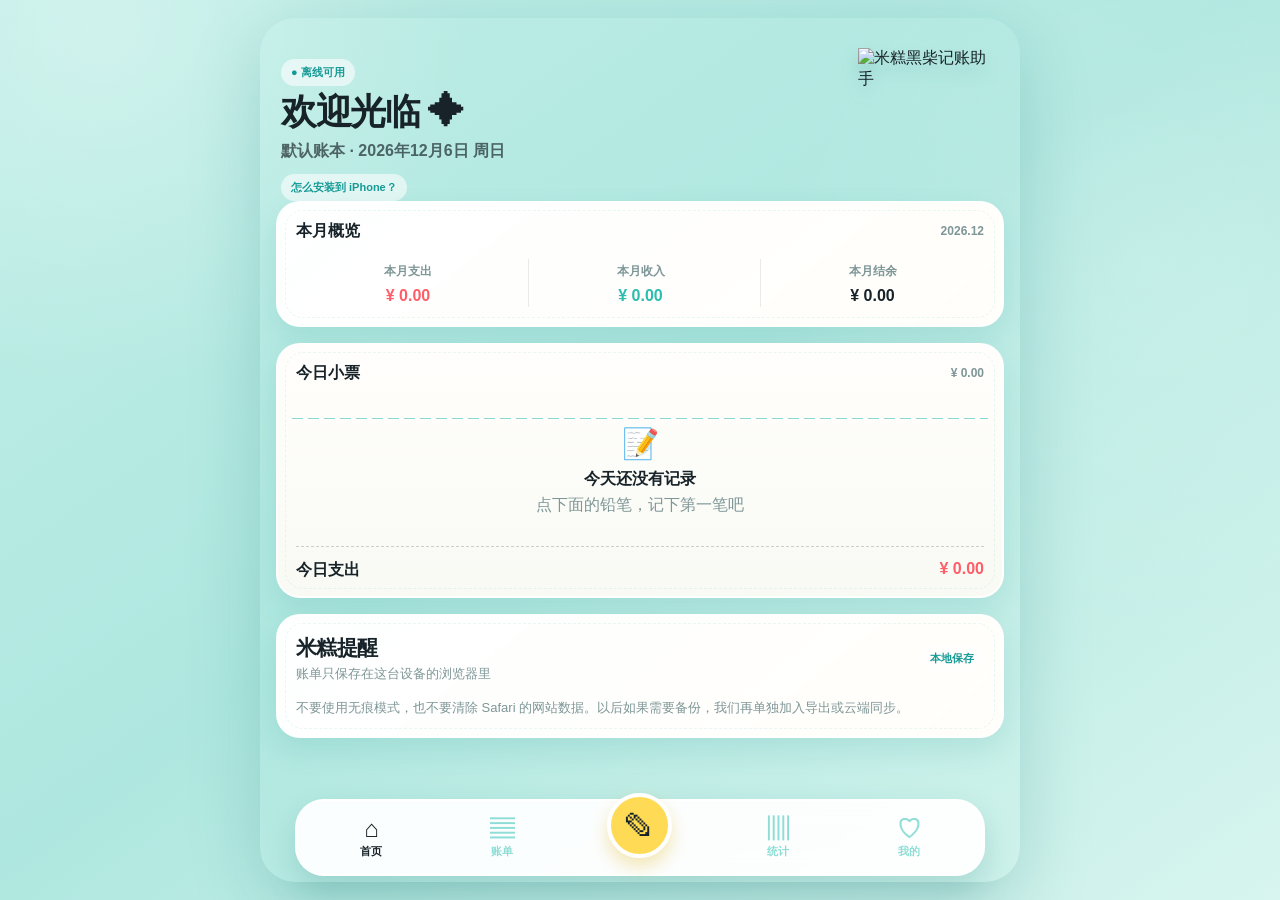
==== index.html @ 9c5d3f65 "Add files via upload" ====
<!doctype html>
<html lang="zh-CN">
<head>
  <meta charset="utf-8">
  <meta name="viewport" content="width=device-width, initial-scale=1, viewport-fit=cover">
  <meta name="theme-color" content="#2abdb0">
  <meta name="apple-mobile-web-app-capable" content="yes">
  <meta name="apple-mobile-web-app-status-bar-style" content="black-translucent">
  <meta name="apple-mobile-web-app-title" content="2607记账">
  <meta name="description" content="米糕陪你记录每一笔日常支出与收入">
  <link rel="manifest" href="./manifest.webmanifest">
  <link rel="apple-touch-icon" href="./assets/black-shiba-mascot.png">
  <link rel="stylesheet" href="./styles.css">
  <title>2607 记账</title>
</head>
<body>
  <div id="app-shell" class="app-shell">
    <main id="page" class="page-host" aria-live="polite"></main>
    <div id="modal-root"></div>

    <nav class="bottom-nav" aria-label="主导航">
      <button class="nav-item" data-tab="home" type="button">
        <span class="nav-icon">⌂</span><span>首页</span>
      </button>
      <button class="nav-item" data-tab="ledger" type="button">
        <span class="nav-icon">▤</span><span>账单</span>
      </button>
      <button class="nav-add" data-action="add" type="button" aria-label="记一笔">
        <span>✎</span>
      </button>
      <button class="nav-item" data-tab="statistics" type="button">
        <span class="nav-icon">▥</span><span>统计</span>
      </button>
      <button class="nav-item" data-tab="settings" type="button">
        <span class="nav-icon">♡</span><span>我的</span>
      </button>
    </nav>

    <div id="toast" class="toast" role="status"></div>
  </div>
  <script src="./app.js" defer></script>
</body>
</html>
---- styles.css ----
:root {
  --mint: #2abdb0;
  --mint-deep: #159a96;
  --mint-light: #d8f5ef;
  --mint-wash: #c2efe8;
  --yellow: #ffdb55;
  --coral: #ff5d68;
  --ink: #172329;
  --muted: #7e9697;
  --paper: #fffefa;
  --line: rgba(23, 35, 41, .09);
  --shadow: 0 12px 28px rgba(22, 141, 137, .13);
  --radius: 24px;
  color-scheme: light;
}

* { box-sizing: border-box; }

html { min-height: 100%; background: var(--mint-wash); }

body {
  margin: 0;
  min-width: 320px;
  min-height: 100%;
  background:
    radial-gradient(circle at 8% 3%, rgba(255, 255, 255, .28), transparent 25%),
    radial-gradient(circle at 90% 30%, rgba(255, 255, 255, .18), transparent 30%),
    linear-gradient(145deg, #c0eee7 0%, #aee7df 48%, #d8f5ef 100%);
  color: var(--ink);
  font-family: -apple-system, BlinkMacSystemFont, "SF Pro Rounded", "PingFang SC", "Microsoft YaHei", sans-serif;
  -webkit-font-smoothing: antialiased;
}

button, input, select, textarea { font: inherit; }
button { -webkit-tap-highlight-color: transparent; }

.app-shell {
  width: min(100%, 760px);
  min-height: 100vh;
  margin: 0 auto;
  position: relative;
  padding-top: env(safe-area-inset-top);
}

.page-host {
  padding: 18px 16px calc(112px + env(safe-area-inset-bottom));
}

.page { animation: page-in .18s ease-out; }

@keyframes page-in {
  from { opacity: .6; transform: translateY(5px); }
  to { opacity: 1; transform: translateY(0); }
}

h1, h2, h3, p { margin: 0; }
h1 { font-size: clamp(27px, 7vw, 36px); letter-spacing: -.04em; line-height: 1.1; }
h2 { font-size: 21px; letter-spacing: -.025em; }
h3 { font-size: 16px; }

.eyebrow {
  color: var(--mint-deep);
  font-size: 12px;
  font-weight: 800;
  letter-spacing: .08em;
  text-transform: uppercase;
}

.subtle { color: var(--muted); font-size: 13px; }
.muted { color: var(--muted); }

.hero {
  display: flex;
  align-items: flex-start;
  justify-content: space-between;
  gap: 14px;
  min-height: 164px;
  padding: 12px 4px 0 5px;
}

.hero-copy { padding-top: 11px; }
.hero-copy h1 { margin: 6px 0 9px; }
.hero-copy p { color: rgba(23, 35, 41, .68); font-weight: 700; }

.offline-chip,
.small-chip {
  display: inline-flex;
  align-items: center;
  gap: 5px;
  border-radius: 999px;
  background: rgba(255, 255, 255, .58);
  color: var(--mint-deep);
  padding: 6px 10px;
  font-size: 11px;
  font-weight: 800;
}

.mascot {
  width: 142px;
  height: 142px;
  object-fit: contain;
  filter: drop-shadow(0 10px 8px rgba(24, 114, 113, .18));
}

.mascot.small { width: 82px; height: 82px; }

.paper-card {
  position: relative;
  margin-bottom: 16px;
  padding: 18px;
  border: 2px solid rgba(255, 255, 255, .82);
  border-radius: var(--radius);
  background: linear-gradient(142deg, rgba(255, 255, 255, .98), var(--paper));
  box-shadow: var(--shadow);
}

.paper-card::after {
  content: "";
  position: absolute;
  inset: 7px;
  pointer-events: none;
  border: 1px dashed rgba(42, 189, 176, .10);
  border-radius: 18px;
}

.paper-card > * { position: relative; z-index: 1; }

.section-heading,
.page-title-row,
.row-between,
.summary-heading,
.month-switcher,
.day-heading,
.record-row,
.modal-heading,
.settings-brand,
.form-label-row {
  display: flex;
  align-items: center;
  justify-content: space-between;
  gap: 12px;
}

.section-heading { margin-bottom: 14px; }
.section-heading .subtle { margin-top: 3px; }

.summary-heading { margin-bottom: 17px; }
.summary-heading strong { font-size: 16px; }
.summary-heading span { color: var(--muted); font-size: 12px; font-weight: 700; }

.summary-grid {
  display: grid;
  grid-template-columns: repeat(3, 1fr);
  gap: 8px;
}

.summary-item {
  min-width: 0;
  padding: 4px 4px 2px;
  text-align: center;
}

.summary-item + .summary-item { border-left: 1px solid var(--line); }
.summary-item span { display: block; color: var(--muted); font-size: 12px; font-weight: 700; }
.summary-item strong { display: block; margin-top: 7px; font-size: 16px; white-space: nowrap; }
.expense-text { color: var(--coral); }
.income-text { color: var(--mint); }
.transfer-text { color: var(--ink); }
.ink-text { color: var(--ink); }

.receipt-card {
  overflow: hidden;
  padding-bottom: 15px;
  background: linear-gradient(180deg, #fffefc, #f9faf4);
}

.receipt-card::before {
  content: "";
  position: absolute;
  left: 14px;
  right: 14px;
  top: 73px;
  height: 1px;
  background: repeating-linear-gradient(90deg, var(--mint), var(--mint) 11px, transparent 11px, transparent 16px);
  opacity: .55;
}

.receipt-total {
  display: flex;
  justify-content: space-between;
  gap: 12px;
  margin-top: 12px;
  padding-top: 13px;
  border-top: 1px dashed rgba(23, 35, 41, .2);
  font-weight: 800;
}

.empty-state {
  padding: 25px 12px 18px;
  color: var(--muted);
  text-align: center;
}

.empty-state .empty-mark { margin-bottom: 8px; font-size: 30px; }
.empty-state strong { display: block; margin-bottom: 5px; color: var(--ink); }

.record-list { display: grid; gap: 5px; }

.record-row {
  min-width: 0;
  padding: 9px 0;
  border-bottom: 1px solid rgba(23, 35, 41, .06);
}

.record-row:last-child { border-bottom: 0; }
.record-main { display: flex; align-items: center; min-width: 0; gap: 10px; }
.record-copy { min-width: 0; }
.record-copy strong,
.record-copy span { display: block; overflow: hidden; text-overflow: ellipsis; white-space: nowrap; }
.record-copy strong { font-size: 15px; }
.record-copy span { max-width: 175px; margin-top: 3px; color: var(--muted); font-size: 12px; }
.record-amount { flex: 0 0 auto; font-size: 15px; font-weight: 900; }

.category-icon {
  display: inline-grid;
  flex: 0 0 auto;
  place-items: center;
  width: 43px;
  height: 43px;
  border-radius: 15px;
  background: var(--mint-light);
  font-size: 23px;
}

.category-icon.expense { background: #fff0ef; }
.category-icon.income { background: #e1f8f0; }
.category-icon.transfer { background: #fff5cc; }

.page-title-row { margin: 6px 2px 15px; }
.page-title-row h1 { margin-top: 5px; }

.round-button,
.icon-button {
  display: inline-grid;
  place-items: center;
  border: 0;
  cursor: pointer;
}

.round-button {
  width: 42px;
  height: 42px;
  border-radius: 50%;
  background: var(--yellow);
  color: var(--ink);
  box-shadow: 0 6px 12px rgba(232, 177, 22, .2);
  font-size: 24px;
  font-weight: 400;
}

.icon-button {
  width: 34px;
  height: 34px;
  border-radius: 12px;
  background: rgba(42, 189, 176, .10);
  color: var(--mint-deep);
  font-size: 18px;
}

.icon-button.danger { background: #fff0ef; color: var(--coral); }
.icon-button:active, .round-button:active, .action-button:active, .nav-add:active { transform: scale(.96); }

.segmented {
  display: grid;
  grid-template-columns: repeat(2, 1fr);
  gap: 4px;
  margin-bottom: 16px;
  padding: 4px;
  border-radius: 16px;
  background: rgba(255, 255, 255, .47);
}

.segmented button {
  min-height: 39px;
  border: 0;
  border-radius: 12px;
  background: transparent;
  color: var(--muted);
  cursor: pointer;
  font-weight: 800;
}

.segmented button.active { background: var(--paper); color: var(--ink); box-shadow: 0 4px 10px rgba(25, 117, 116, .10); }

.month-switcher {
  margin: 2px 2px 13px;
}

.month-switcher strong { font-size: 19px; letter-spacing: .03em; }
.month-switcher button { border: 0; background: transparent; color: var(--mint-deep); cursor: pointer; font-size: 23px; }

.month-summary { margin-bottom: 16px; padding: 14px 13px; }
.month-summary .summary-item strong { font-size: 15px; }

.day-card { padding: 15px 16px; }
.day-heading { margin-bottom: 2px; }
.day-heading strong { font-size: 14px; }
.day-heading span { color: var(--muted); font-size: 12px; font-weight: 700; }

.calendar-card { padding: 14px 11px 16px; }
.weekdays, .calendar-grid { display: grid; grid-template-columns: repeat(7, 1fr); gap: 5px; }
.weekdays { margin-bottom: 6px; color: var(--muted); font-size: 11px; font-weight: 800; text-align: center; }
.calendar-cell {
  min-height: 58px;
  border: 1px solid transparent;
  border-radius: 14px;
  background: transparent;
  color: var(--ink);
  cursor: pointer;
}

.calendar-cell:active { transform: scale(.97); }
.calendar-cell.selected { border-color: var(--mint); background: var(--mint); color: white; }
.calendar-cell.has-expense:not(.selected) { background: #fff1f0; }
.calendar-day { display: block; padding-top: 8px; font-size: 14px; font-weight: 800; }
.calendar-expense { display: block; margin-top: 5px; font-size: 9px; font-weight: 800; }
.calendar-cell.selected .calendar-expense { color: rgba(255,255,255,.9); }

.selected-date-card { padding-top: 16px; }
.selected-date-card .section-heading { margin-bottom: 6px; }

.category-grid {
  display: grid;
  grid-template-columns: repeat(4, 1fr);
  gap: 13px 8px;
}

.category-button {
  min-width: 0;
  border: 0;
  background: transparent;
  color: var(--ink);
  cursor: pointer;
  text-align: center;
}

.category-button .category-icon { margin: 0 auto 6px; border: 3px solid transparent; }
.category-button.selected .category-icon { border-color: currentColor; box-shadow: 0 0 0 3px rgba(42, 189, 176, .11); }
.category-button span:last-child { display: block; overflow: hidden; font-size: 12px; font-weight: 700; text-overflow: ellipsis; white-space: nowrap; }

.stats-card { padding-bottom: 15px; }
.chart-wrap { margin-top: 10px; overflow-x: auto; padding: 9px 0 0; }
.bar-chart { display: flex; align-items: flex-end; gap: 3px; min-width: 570px; height: 174px; padding: 0 5px; border-bottom: 1px solid var(--line); }
.bar-slot { display: flex; flex: 1 0 15px; flex-direction: column; align-items: center; justify-content: flex-end; height: 100%; gap: 6px; }
.bar { width: 10px; min-height: 2px; height: var(--bar-height); border-radius: 8px 8px 2px 2px; background: linear-gradient(180deg, #ff7a82, var(--coral)); }
.bar-slot span { color: var(--muted); font-size: 9px; }
.chart-note { margin-top: 10px; color: var(--muted); font-size: 12px; }

.ranking-list { display: grid; gap: 15px; }
.ranking-top { display: flex; align-items: center; gap: 10px; }
.ranking-top .ranking-name { flex: 1; min-width: 0; font-size: 14px; font-weight: 800; }
.ranking-top .ranking-value { color: var(--coral); font-size: 13px; font-weight: 900; }
.progress-track { height: 7px; margin: 7px 0 0 53px; overflow: hidden; border-radius: 999px; background: #ffe5e3; }
.progress-value { height: 100%; border-radius: inherit; background: var(--coral); }

.quick-list { display: grid; gap: 12px; }
.quick-row { display: flex; justify-content: space-between; gap: 12px; color: var(--muted); font-size: 14px; font-weight: 700; }
.quick-row strong { color: var(--ink); }

.form-card { margin-bottom: 14px; }
.type-pills { display: grid; grid-template-columns: repeat(3, 1fr); gap: 7px; margin-bottom: 15px; }
.type-pill {
  min-height: 41px;
  border: 0;
  border-radius: 14px;
  background: rgba(255,255,255,.57);
  color: var(--muted);
  cursor: pointer;
  font-size: 13px;
  font-weight: 900;
}

.type-pill.active.expense { background: var(--coral); color: white; }
.type-pill.active.income { background: var(--mint); color: white; }
.type-pill.active.transfer { background: var(--yellow); color: var(--ink); }

.amount-card { padding: 17px 17px 19px; text-align: center; }
.amount-label { color: var(--muted); font-size: 12px; font-weight: 800; }
.amount-entry { display: flex; align-items: baseline; justify-content: center; gap: 5px; margin-top: 3px; }
.amount-entry em { color: var(--coral); font-size: 26px; font-style: normal; font-weight: 900; }
.amount-entry input { width: 190px; border: 0; outline: 0; background: transparent; color: var(--ink); font-size: 42px; font-weight: 900; text-align: center; }
.amount-entry input::placeholder { color: #c4d3ce; }

.field-grid { display: grid; gap: 11px; }
.field { display: grid; gap: 6px; }
.field label { color: var(--muted); font-size: 12px; font-weight: 800; }
.field input, .field textarea, .field select {
  width: 100%;
  border: 1px solid rgba(42, 189, 176, .17);
  border-radius: 13px;
  outline: 0;
  padding: 11px 12px;
  background: rgba(240, 252, 249, .76);
  color: var(--ink);
}

.field textarea { min-height: 76px; resize: vertical; }
.field input:focus, .field textarea:focus, .field select:focus { border-color: var(--mint); box-shadow: 0 0 0 3px rgba(42, 189, 176, .12); }

.action-button {
  width: 100%;
  min-height: 49px;
  border: 0;
  border-radius: 17px;
  background: var(--yellow);
  color: var(--ink);
  cursor: pointer;
  font-weight: 900;
  box-shadow: 0 7px 14px rgba(227, 178, 26, .18);
}

.action-button.secondary { background: rgba(255, 255, 255, .68); box-shadow: none; }
.action-button.danger { background: #fff0ef; color: var(--coral); box-shadow: none; }

.settings-brand { justify-content: flex-start; }
.settings-brand-copy { min-width: 0; }
.settings-brand-copy strong { display: block; font-size: 18px; }
.settings-brand-copy span { display: block; margin-top: 4px; color: var(--muted); font-size: 12px; }
.settings-list { display: grid; gap: 9px; }
.settings-line { display: flex; align-items: center; gap: 10px; min-height: 42px; color: var(--ink); font-size: 14px; font-weight: 700; }
.settings-line .line-icon { width: 27px; color: var(--mint-deep); font-size: 20px; text-align: center; }
.settings-line span:last-child { flex: 1; }
.settings-line small { color: var(--muted); font-size: 11px; font-weight: 700; }
.category-summary { display: grid; grid-template-columns: repeat(2, 1fr); gap: 8px; }
.category-summary-item { display: flex; align-items: center; gap: 8px; padding: 10px; border-radius: 15px; background: rgba(216, 245, 239, .55); font-size: 12px; font-weight: 800; }
.category-summary-item .category-icon { width: 34px; height: 34px; border-radius: 12px; font-size: 18px; }

.bottom-nav {
  position: fixed;
  z-index: 20;
  left: 50%;
  bottom: calc(10px + env(safe-area-inset-bottom));
  display: grid;
  grid-template-columns: 1fr 1fr 1.1fr 1fr 1fr;
  align-items: center;
  width: min(calc(100% - 24px), 690px);
  min-height: 74px;
  transform: translateX(-50%);
  padding: 8px 9px 7px;
  border: 2px solid rgba(255,255,255,.9);
  border-radius: 29px;
  background: rgba(255, 255, 255, .94);
  box-shadow: 0 15px 32px rgba(25, 118, 117, .2);
  backdrop-filter: blur(12px);
}

.nav-item {
  display: flex;
  flex-direction: column;
  align-items: center;
  justify-content: center;
  gap: 3px;
  min-height: 58px;
  border: 0;
  background: transparent;
  color: rgba(42, 189, 176, .52);
  cursor: pointer;
  font-size: 11px;
  font-weight: 900;
}

.nav-item.active { color: var(--ink); }
.nav-icon { height: 23px; font-size: 24px; line-height: 22px; }
.nav-add {
  display: grid;
  place-items: center;
  width: 65px;
  height: 65px;
  margin: -25px auto 0;
  border: 4px solid white;
  border-radius: 50%;
  background: var(--yellow);
  color: var(--ink);
  cursor: pointer;
  box-shadow: 0 9px 17px rgba(224, 172, 17, .3);
  font-size: 31px;
  line-height: 1;
}

.modal-backdrop {
  position: fixed;
  z-index: 30;
  inset: 0;
  display: flex;
  align-items: flex-end;
  justify-content: center;
  padding: 12px;
  background: rgba(23, 35, 41, .31);
  backdrop-filter: blur(4px);
}

.modal-sheet {
  width: min(100%, 720px);
  max-height: calc(100vh - 24px - env(safe-area-inset-top));
  overflow: auto;
  padding: 17px 16px calc(20px + env(safe-area-inset-bottom));
  border-radius: 28px;
  background: var(--paper);
  box-shadow: 0 -10px 34px rgba(23, 35, 41, .22);
  animation: sheet-in .2s ease-out;
}

@keyframes sheet-in { from { transform: translateY(16px); opacity: .5; } to { transform: translateY(0); opacity: 1; } }
.modal-heading { margin-bottom: 15px; }
.modal-heading h2 { font-size: 22px; }
.close-button { border: 0; background: transparent; color: var(--muted); cursor: pointer; font-size: 25px; }
.modal-actions { display: grid; gap: 9px; margin-top: 14px; }

.help-copy { display: grid; gap: 13px; color: #536e70; font-size: 14px; line-height: 1.65; }
.help-step { display: flex; align-items: flex-start; gap: 10px; }
.help-step b { display: grid; flex: 0 0 auto; place-items: center; width: 25px; height: 25px; border-radius: 50%; background: var(--mint); color: white; font-size: 12px; }
.help-copy strong { color: var(--ink); }
.quick-help-card { padding: 14px; border: 1px solid rgba(42, 189, 176, .18); border-radius: 18px; background: rgba(216, 245, 239, .55); }
.quick-help-card h3 { margin-bottom: 7px; color: var(--ink); font-size: 16px; }
.quick-help-card p { margin: 7px 0; }
.quick-help-card .action-button { margin-top: 5px; }

.toast {
  position: fixed;
  z-index: 50;
  left: 50%;
  bottom: calc(98px + env(safe-area-inset-bottom));
  max-width: calc(100% - 40px);
  padding: 11px 16px;
  border-radius: 999px;
  background: rgba(23, 35, 41, .9);
  color: white;
  opacity: 0;
  pointer-events: none;
  transform: translate(-50%, 10px);
  transition: .2s ease;
  font-size: 13px;
  font-weight: 800;
  text-align: center;
}

.toast.show { opacity: 1; transform: translate(-50%, 0); }

@media (min-width: 760px) {
  body { padding: 18px 0; }
  .app-shell { min-height: calc(100vh - 36px); border-radius: 35px; overflow: hidden; box-shadow: 0 22px 70px rgba(21, 120, 118, .22); }
  .bottom-nav { bottom: 24px; }
}

@media (max-width: 390px) {
  .page-host { padding-left: 12px; padding-right: 12px; }
  .mascot { width: 122px; height: 122px; }
  .hero { min-height: 146px; }
  .category-grid { gap: 11px 4px; }
  .category-icon { width: 39px; height: 39px; font-size: 20px; }
  .record-copy span { max-width: 145px; }
}
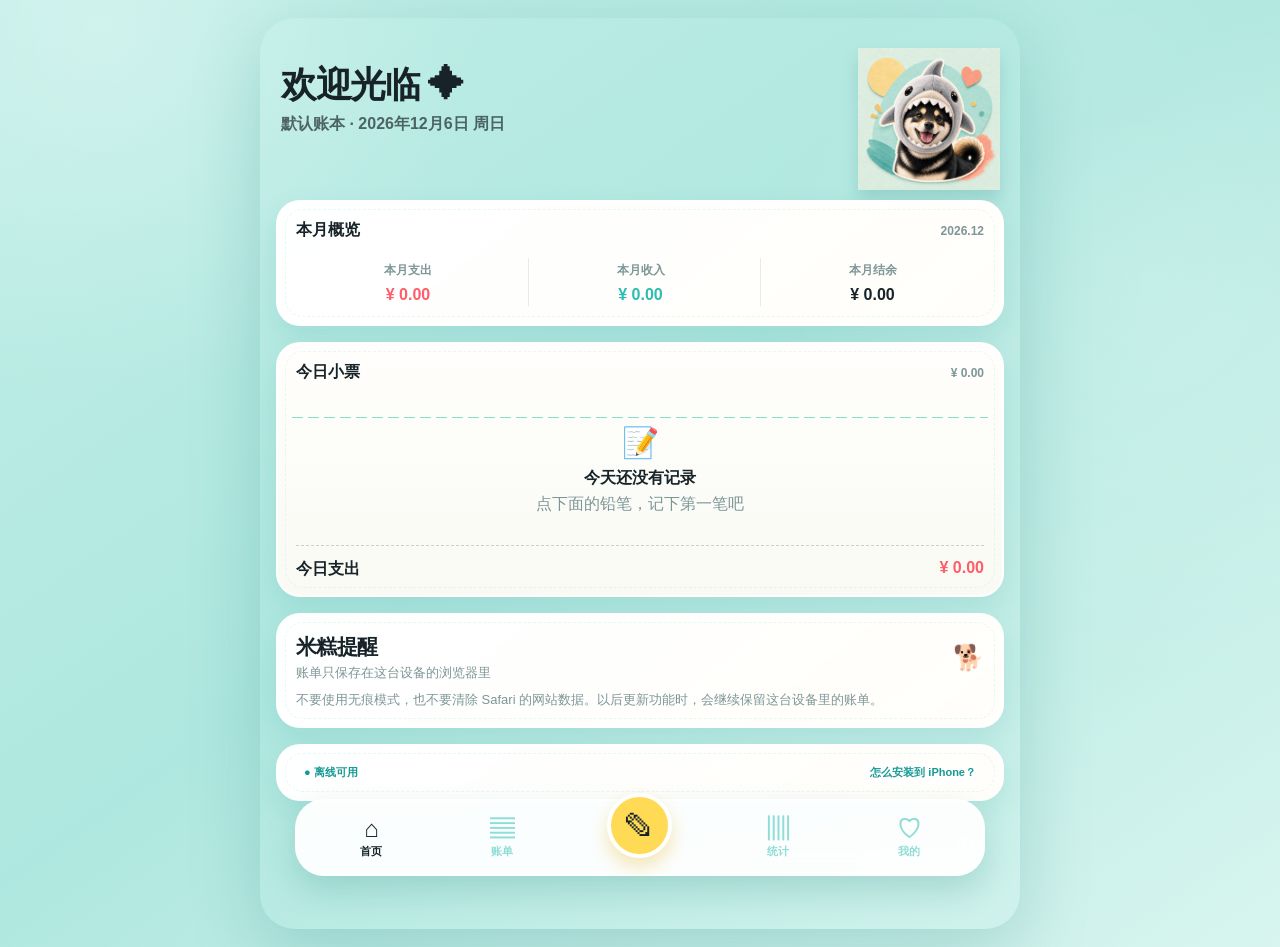
==== commit e8c94cae: "Refresh Migao bookkeeping app UI" ====
--- a/index.html
+++ b/index.html
@@ -2,16 +2,16 @@
 <html lang="zh-CN">
 <head>
   <meta charset="utf-8">
-  <meta name="viewport" content="width=device-width, initial-scale=1, viewport-fit=cover">
+  <meta name="viewport" content="width=device-width, initial-scale=1, maximum-scale=1, user-scalable=no, viewport-fit=cover">
   <meta name="theme-color" content="#2abdb0">
   <meta name="apple-mobile-web-app-capable" content="yes">
   <meta name="apple-mobile-web-app-status-bar-style" content="black-translucent">
-  <meta name="apple-mobile-web-app-title" content="2607记账">
+  <meta name="apple-mobile-web-app-title" content="米糕记账">
   <meta name="description" content="米糕陪你记录每一笔日常支出与收入">
   <link rel="manifest" href="./manifest.webmanifest">
   <link rel="apple-touch-icon" href="./assets/black-shiba-mascot.png">
   <link rel="stylesheet" href="./styles.css">
-  <title>2607 记账</title>
+  <title>米糕记账</title>
 </head>
 <body>
   <div id="app-shell" class="app-shell">
--- a/styles.css
+++ b/styles.css
@@ -16,7 +16,12 @@
 
 * { box-sizing: border-box; }
 
-html { min-height: 100%; background: var(--mint-wash); }
+html {
+  min-height: 100%;
+  background: var(--mint-wash);
+  touch-action: pan-y;
+  overscroll-behavior-x: none;
+}
 
 body {
   margin: 0;
@@ -29,6 +34,8 @@
   color: var(--ink);
   font-family: -apple-system, BlinkMacSystemFont, "SF Pro Rounded", "PingFang SC", "Microsoft YaHei", sans-serif;
   -webkit-font-smoothing: antialiased;
+  touch-action: pan-y;
+  overscroll-behavior-x: none;
 }
 
 button, input, select, textarea { font: inherit; }
@@ -173,6 +180,14 @@
   padding-bottom: 15px;
   background: linear-gradient(180deg, #fffefc, #f9faf4);
 }
+
+.migao-reminder-card { padding-bottom: 15px; }
+.migao-reminder-card .section-heading { margin-bottom: 8px; }
+.reminder-mark { font-size: 25px; }
+.reminder-copy { line-height: 1.6; }
+.home-help-card { padding: 13px 16px; }
+.home-help-row { display: flex; align-items: center; justify-content: space-between; gap: 10px; flex-wrap: wrap; }
+.home-install-button { border: 0; cursor: pointer; }
 
 .receipt-card::before {
   content: "";
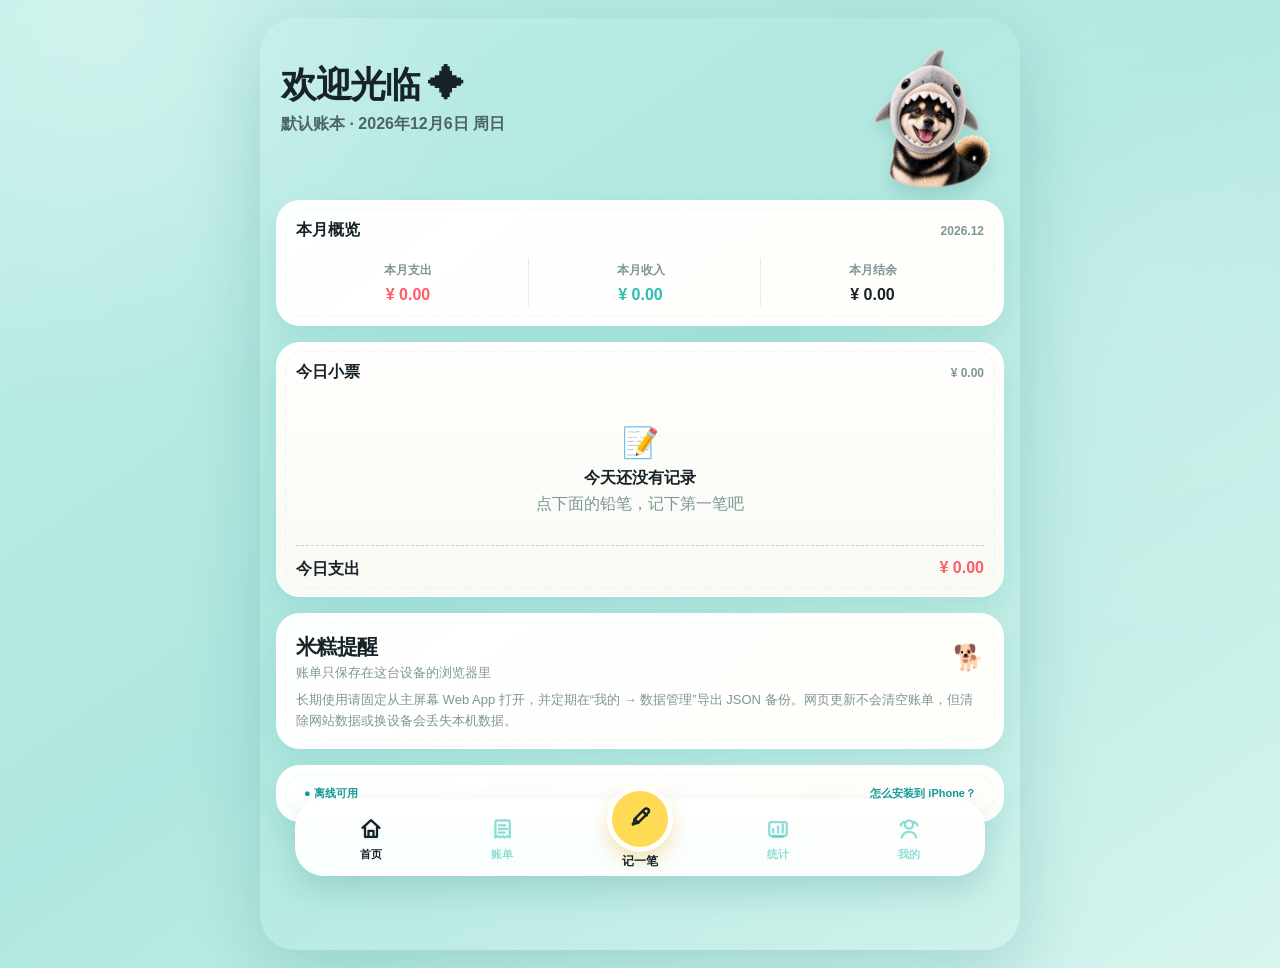
==== commit b44f0805: "Refine bottom nav icons" ====
--- a/index.html
+++ b/index.html
@@ -20,19 +20,54 @@
 
     <nav class="bottom-nav" aria-label="主导航">
       <button class="nav-item" data-tab="home" type="button">
-        <span class="nav-icon">⌂</span><span>首页</span>
+        <span class="nav-icon" aria-hidden="true">
+          <svg viewBox="0 0 28 28">
+            <path d="M5.5 12.8 14 5.2l8.5 7.6"></path>
+            <path d="M8 11.6v10.2h12V11.6"></path>
+            <path d="M11.5 21.8v-6h5v6"></path>
+          </svg>
+        </span><span>首页</span>
       </button>
       <button class="nav-item" data-tab="ledger" type="button">
-        <span class="nav-icon">▤</span><span>账单</span>
+        <span class="nav-icon" aria-hidden="true">
+          <svg viewBox="0 0 28 28">
+            <path d="M8.2 5.5h11.6a2 2 0 0 1 2 2v15l-2.4-1.4-2.4 1.4-2.4-1.4-2.4 1.4-2.4-1.4-2.4 1.4v-15a2 2 0 0 1 2-2Z"></path>
+            <path d="M10.7 10.3h6.6"></path>
+            <path d="M10.7 14h8.6"></path>
+            <path d="M10.7 17.7h5.8"></path>
+          </svg>
+        </span><span>账单</span>
       </button>
       <button class="nav-add" data-action="add" type="button" aria-label="记一笔">
-        <span>✎</span>
+        <span class="nav-add-core" aria-hidden="true">
+          <svg viewBox="0 0 28 28">
+            <path d="m8.4 19.5 1.2-5 8.9-8.9a2.3 2.3 0 0 1 3.3 3.3l-8.9 8.9-5 1.2Z"></path>
+            <path d="m16.8 7.4 3.8 3.8"></path>
+            <path d="m9.6 14.5 3.3 3.3"></path>
+          </svg>
+        </span>
+        <span class="nav-add-label">记一笔</span>
       </button>
       <button class="nav-item" data-tab="statistics" type="button">
-        <span class="nav-icon">▥</span><span>统计</span>
+        <span class="nav-icon" aria-hidden="true">
+          <svg viewBox="0 0 28 28">
+            <rect x="5.2" y="7.2" width="17.6" height="13.6" rx="2.2"></rect>
+            <path d="M9.2 17.4v-3.2"></path>
+            <path d="M14 17.4v-6"></path>
+            <path d="M18.8 17.4v-8.1"></path>
+            <path d="M8.7 21.9h10.6"></path>
+          </svg>
+        </span><span>统计</span>
       </button>
       <button class="nav-item" data-tab="settings" type="button">
-        <span class="nav-icon">♡</span><span>我的</span>
+        <span class="nav-icon" aria-hidden="true">
+          <svg viewBox="0 0 28 28">
+            <path d="M14 13.7c2.3 0 4.1-1.8 4.1-4.1S16.3 5.5 14 5.5s-4.1 1.8-4.1 4.1 1.8 4.1 4.1 4.1Z"></path>
+            <path d="M6.8 22.5c.8-3.7 3.4-5.7 7.2-5.7s6.4 2 7.2 5.7"></path>
+            <path d="M8.9 7.2c-1.7.4-2.9 1.7-3.3 3.3"></path>
+            <path d="M19.1 7.2c1.7.4 2.9 1.7 3.3 3.3"></path>
+          </svg>
+        </span><span>我的</span>
       </button>
     </nav>
 
--- a/styles.css
+++ b/styles.css
@@ -40,6 +40,7 @@
 
 button, input, select, textarea { font: inherit; }
 button { -webkit-tap-highlight-color: transparent; }
+button:disabled { cursor: not-allowed; opacity: .58; }
 
 .app-shell {
   width: min(100%, 760px);
@@ -189,17 +190,6 @@
 .home-help-row { display: flex; align-items: center; justify-content: space-between; gap: 10px; flex-wrap: wrap; }
 .home-install-button { border: 0; cursor: pointer; }
 
-.receipt-card::before {
-  content: "";
-  position: absolute;
-  left: 14px;
-  right: 14px;
-  top: 73px;
-  height: 1px;
-  background: repeating-linear-gradient(90deg, var(--mint), var(--mint) 11px, transparent 11px, transparent 16px);
-  opacity: .55;
-}
-
 .receipt-total {
   display: flex;
   justify-content: space-between;
@@ -364,11 +354,24 @@
 .category-button span:last-child { display: block; overflow: hidden; font-size: 12px; font-weight: 700; text-overflow: ellipsis; white-space: nowrap; }
 
 .stats-card { padding-bottom: 15px; }
-.chart-wrap { margin-top: 10px; overflow-x: auto; padding: 9px 0 0; }
-.bar-chart { display: flex; align-items: flex-end; gap: 3px; min-width: 570px; height: 174px; padding: 0 5px; border-bottom: 1px solid var(--line); }
-.bar-slot { display: flex; flex: 1 0 15px; flex-direction: column; align-items: center; justify-content: flex-end; height: 100%; gap: 6px; }
-.bar { width: 10px; min-height: 2px; height: var(--bar-height); border-radius: 8px 8px 2px 2px; background: linear-gradient(180deg, #ff7a82, var(--coral)); }
-.bar-slot span { color: var(--muted); font-size: 9px; }
+.chart-wrap { margin-top: 10px; overflow: hidden; padding: 9px 0 2px; }
+.trend-chart-shell { width: 100%; padding: 0 0 12px; overflow: hidden; border: 1px solid var(--line); border-radius: 8px; background: rgba(255, 255, 255, .74); }
+.trend-chart { display: block; width: 100%; height: auto; aspect-ratio: 12 / 7; }
+.trend-grid-line { stroke: #eef2ef; stroke-width: 1; }
+.trend-axis { stroke: #bfc8c4; stroke-dasharray: 5 6; stroke-width: 1.2; }
+.trend-axis-label { fill: var(--muted); font-size: 11px; font-weight: 700; }
+.trend-area { fill: url(#trendAreaGradient); }
+.trend-line { fill: none; stroke: var(--coral); stroke-linecap: round; stroke-linejoin: round; stroke-width: 2.8; }
+.trend-hit-area { fill: transparent; cursor: pointer; }
+.trend-point { fill: #fff; stroke: #cfd8d5; stroke-width: 1.8; }
+.trend-point.has-value { fill: var(--coral); stroke: #fff; stroke-width: 2.2; }
+.trend-point-hit:active .trend-point { opacity: .72; }
+.trend-tooltip rect { fill: #fff0f3; stroke: #ffd6de; stroke-width: 1; }
+.trend-tooltip path { fill: #fff0f3; }
+.trend-tooltip text { fill: #7f8583; font-size: 10px; font-weight: 800; }
+.trend-tooltip .trend-tooltip-amount { fill: var(--coral); font-size: 12px; font-weight: 900; }
+.trend-summary { width: calc(100% - 24px); margin: 0 auto; padding: 9px 10px; border-radius: 8px; background: #f2f1ed; color: var(--muted); font-size: 13px; font-weight: 800; text-align: center; }
+.trend-summary strong { color: var(--coral); font-size: 15px; }
 .chart-note { margin-top: 10px; color: var(--muted); font-size: 12px; }
 
 .ranking-list { display: grid; gap: 15px; }
@@ -446,6 +449,17 @@
 .settings-line .line-icon { width: 27px; color: var(--mint-deep); font-size: 20px; text-align: center; }
 .settings-line span:last-child { flex: 1; }
 .settings-line small { color: var(--muted); font-size: 11px; font-weight: 700; }
+.settings-actions { margin-top: 13px; }
+.backup-note { line-height: 1.6; }
+.backup-auto-note { margin-top: 10px; color: var(--mint-deep); font-size: 12px; font-weight: 800; line-height: 1.5; }
+.backup-manual-note { margin-top: 8px; color: #536e70; font-size: 12px; font-weight: 800; line-height: 1.5; }
+.merge-steps { display: grid; gap: 8px; margin-top: 12px; }
+.merge-steps div { display: flex; align-items: flex-start; gap: 9px; padding: 10px; border-radius: 14px; background: rgba(216, 245, 239, .58); color: #536e70; font-size: 12px; font-weight: 800; line-height: 1.45; }
+.merge-steps strong { display: grid; flex: 0 0 auto; place-items: center; width: 22px; height: 22px; border-radius: 50%; background: var(--mint); color: white; font-size: 11px; }
+.backup-actions { display: grid; grid-template-columns: repeat(2, minmax(0, 1fr)); gap: 9px; margin-top: 13px; }
+.backup-card .modal-actions { margin-top: 12px; }
+.cloud-card .action-button { margin-top: 13px; }
+.cloud-form { display: grid; gap: 10px; margin: 13px 0 0; }
 .category-summary { display: grid; grid-template-columns: repeat(2, 1fr); gap: 8px; }
 .category-summary-item { display: flex; align-items: center; gap: 8px; padding: 10px; border-radius: 15px; background: rgba(216, 245, 239, .55); font-size: 12px; font-weight: 800; }
 .category-summary-item .category-icon { width: 34px; height: 34px; border-radius: 12px; font-size: 18px; }
@@ -474,7 +488,7 @@
   flex-direction: column;
   align-items: center;
   justify-content: center;
-  gap: 3px;
+  gap: 4px;
   min-height: 58px;
   border: 0;
   background: transparent;
@@ -485,20 +499,58 @@
 }
 
 .nav-item.active { color: var(--ink); }
-.nav-icon { height: 23px; font-size: 24px; line-height: 22px; }
-.nav-add {
+.nav-icon {
   display: grid;
   place-items: center;
-  width: 65px;
-  height: 65px;
-  margin: -25px auto 0;
-  border: 4px solid white;
+  width: 28px;
+  height: 28px;
+}
+.nav-icon svg,
+.nav-add-core svg {
+  width: 100%;
+  height: 100%;
+  fill: none;
+  stroke: currentColor;
+  stroke-linecap: round;
+  stroke-linejoin: round;
+  stroke-width: 2.3;
+}
+.nav-item.active .nav-icon {
+  color: var(--ink);
+  filter: drop-shadow(0 2px 0 rgba(42, 189, 176, .12));
+}
+.nav-add {
+  display: flex;
+  flex-direction: column;
+  align-items: center;
+  justify-content: flex-start;
+  gap: 3px;
+  width: 76px;
+  min-height: 76px;
+  margin: -28px auto -4px;
+  border: 0;
+  background: transparent;
+  color: var(--ink);
+  cursor: pointer;
+  font-size: 12px;
+  font-weight: 950;
+}
+.nav-add-core {
+  display: grid;
+  place-items: center;
+  width: 66px;
+  height: 66px;
+  border: 5px solid white;
   border-radius: 50%;
   background: var(--yellow);
-  color: var(--ink);
-  cursor: pointer;
   box-shadow: 0 9px 17px rgba(224, 172, 17, .3);
-  font-size: 31px;
+}
+.nav-add-core svg {
+  width: 31px;
+  height: 31px;
+  stroke-width: 2.2;
+}
+.nav-add-label {
   line-height: 1;
 }
 
@@ -571,6 +623,7 @@
   .page-host { padding-left: 12px; padding-right: 12px; }
   .mascot { width: 122px; height: 122px; }
   .hero { min-height: 146px; }
+  .backup-actions { grid-template-columns: 1fr; }
   .category-grid { gap: 11px 4px; }
   .category-icon { width: 39px; height: 39px; font-size: 20px; }
   .record-copy span { max-width: 145px; }
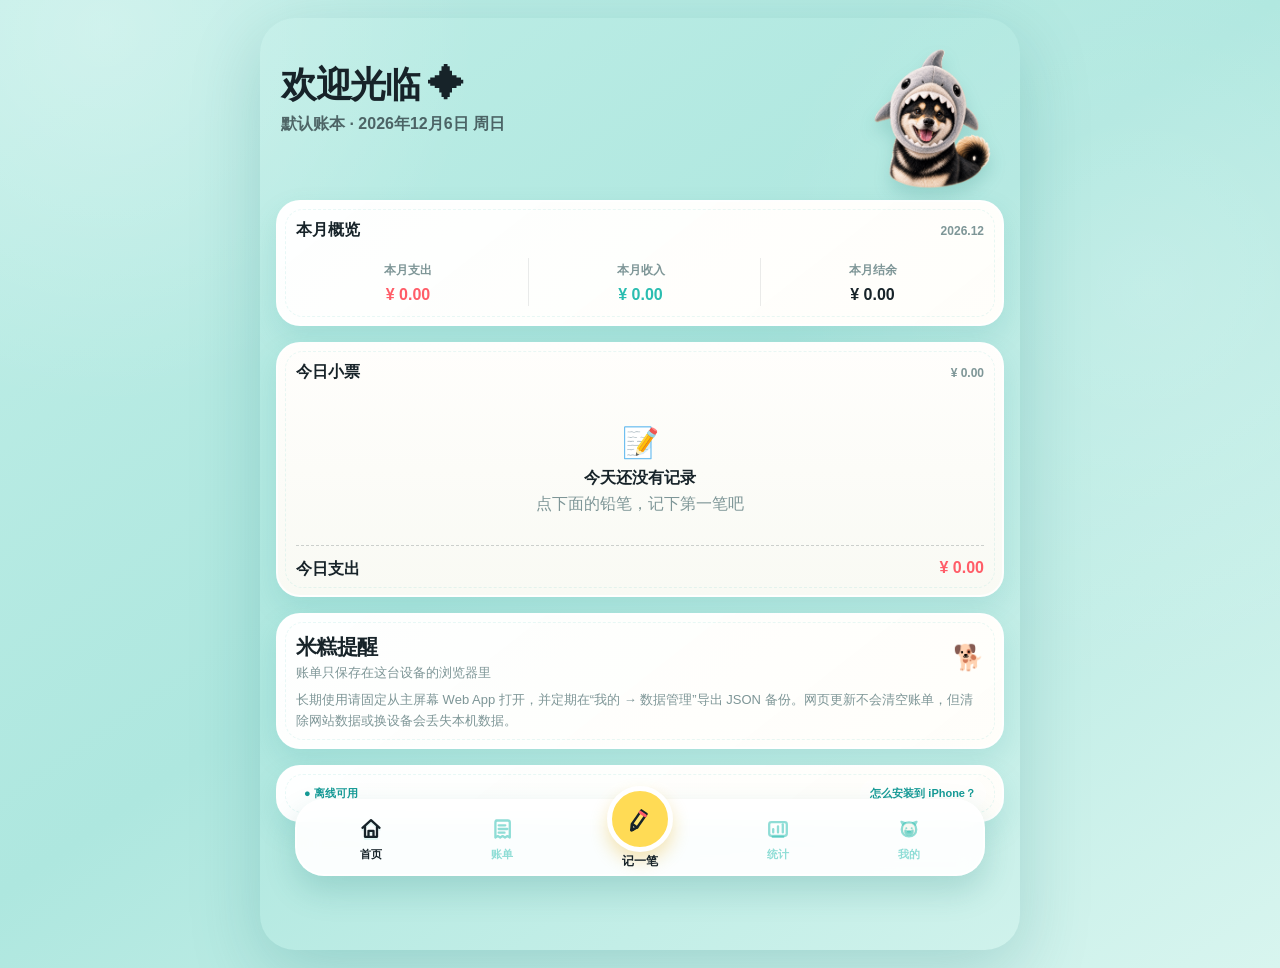
==== commit b053ab84: "Improve trend touch and nav icons" ====
--- a/index.html
+++ b/index.html
@@ -41,9 +41,12 @@
       <button class="nav-add" data-action="add" type="button" aria-label="记一笔">
         <span class="nav-add-core" aria-hidden="true">
           <svg viewBox="0 0 28 28">
-            <path d="m8.4 19.5 1.2-5 8.9-8.9a2.3 2.3 0 0 1 3.3 3.3l-8.9 8.9-5 1.2Z"></path>
-            <path d="m16.8 7.4 3.8 3.8"></path>
-            <path d="m9.6 14.5 3.3 3.3"></path>
+            <g class="pencil-icon">
+              <path class="pencil-body" d="M6.5 17.6 17 7.1l4 4L10.5 21.6 5.2 23Z"></path>
+              <path class="pencil-band" d="m15.6 8.5 4 4"></path>
+              <path class="pencil-wood" d="m6.5 17.6 4 4L5.2 23Z"></path>
+              <path class="pencil-tip" d="M5.2 23 7 22.5"></path>
+            </g>
           </svg>
         </span>
         <span class="nav-add-label">记一笔</span>
@@ -61,11 +64,14 @@
       </button>
       <button class="nav-item" data-tab="settings" type="button">
         <span class="nav-icon" aria-hidden="true">
-          <svg viewBox="0 0 28 28">
-            <path d="M14 13.7c2.3 0 4.1-1.8 4.1-4.1S16.3 5.5 14 5.5s-4.1 1.8-4.1 4.1 1.8 4.1 4.1 4.1Z"></path>
-            <path d="M6.8 22.5c.8-3.7 3.4-5.7 7.2-5.7s6.4 2 7.2 5.7"></path>
-            <path d="M8.9 7.2c-1.7.4-2.9 1.7-3.3 3.3"></path>
-            <path d="M19.1 7.2c1.7.4 2.9 1.7 3.3 3.3"></path>
+          <svg class="migao-nav-icon" viewBox="0 0 28 28">
+            <path class="migao-ear" d="M8.4 10.1 6.5 6.8l4.1 1.5"></path>
+            <path class="migao-ear" d="m19.6 10.1 1.9-3.3-4.1 1.5"></path>
+            <path class="migao-head" d="M6.8 14.5c0-4.3 3-7.1 7.2-7.1s7.2 2.8 7.2 7.1c0 4.1-2.8 6.8-7.2 6.8s-7.2-2.7-7.2-6.8Z"></path>
+            <path class="migao-mask" d="M10.4 15.6c1.1 2.2 6.1 2.2 7.2 0 .4 2.3-1.2 3.7-3.6 3.7s-4-1.4-3.6-3.7Z"></path>
+            <circle class="migao-eye" cx="11.3" cy="13.3" r="1"></circle>
+            <circle class="migao-eye" cx="16.7" cy="13.3" r="1"></circle>
+            <path class="migao-mouth" d="M13.1 16.4h1.8"></path>
           </svg>
         </span><span>我的</span>
       </button>
--- a/styles.css
+++ b/styles.css
@@ -356,12 +356,15 @@
 .stats-card { padding-bottom: 15px; }
 .chart-wrap { margin-top: 10px; overflow: hidden; padding: 9px 0 2px; }
 .trend-chart-shell { width: 100%; padding: 0 0 12px; overflow: hidden; border: 1px solid var(--line); border-radius: 8px; background: rgba(255, 255, 255, .74); }
-.trend-chart { display: block; width: 100%; height: auto; aspect-ratio: 12 / 7; }
+.trend-chart { display: block; width: 100%; height: auto; aspect-ratio: 12 / 7; touch-action: manipulation; }
 .trend-grid-line { stroke: #eef2ef; stroke-width: 1; }
 .trend-axis { stroke: #bfc8c4; stroke-dasharray: 5 6; stroke-width: 1.2; }
 .trend-axis-label { fill: var(--muted); font-size: 11px; font-weight: 700; }
 .trend-area { fill: url(#trendAreaGradient); }
 .trend-line { fill: none; stroke: var(--coral); stroke-linecap: round; stroke-linejoin: round; stroke-width: 2.8; }
+.trend-selected-band { fill: rgba(255, 109, 130, .09); }
+.trend-day-zone { fill: rgba(255, 109, 130, .001); cursor: pointer; pointer-events: all; }
+.trend-day-zone:active { fill: rgba(255, 109, 130, .08); }
 .trend-hit-area { fill: transparent; cursor: pointer; }
 .trend-point { fill: #fff; stroke: #cfd8d5; stroke-width: 1.8; }
 .trend-point.has-value { fill: var(--coral); stroke: #fff; stroke-width: 2.2; }
@@ -550,6 +553,20 @@
   height: 31px;
   stroke-width: 2.2;
 }
+.pencil-icon {
+  transform: rotate(-10deg);
+  transform-origin: center;
+}
+.pencil-body { fill: #ffe36b; stroke: var(--ink); }
+.pencil-band { stroke: var(--coral); stroke-width: 2.7; }
+.pencil-wood { fill: #fff4c7; stroke: var(--ink); }
+.pencil-tip { stroke: var(--ink); stroke-width: 2.8; }
+.migao-nav-icon { stroke-width: 1.9; }
+.migao-head { fill: #f7f8f2; stroke: currentColor; }
+.migao-ear { fill: #f7f8f2; stroke: currentColor; }
+.migao-mask { fill: rgba(42, 189, 176, .16); stroke: currentColor; }
+.migao-eye { fill: currentColor; stroke: none; }
+.migao-mouth { stroke: currentColor; }
 .nav-add-label {
   line-height: 1;
 }
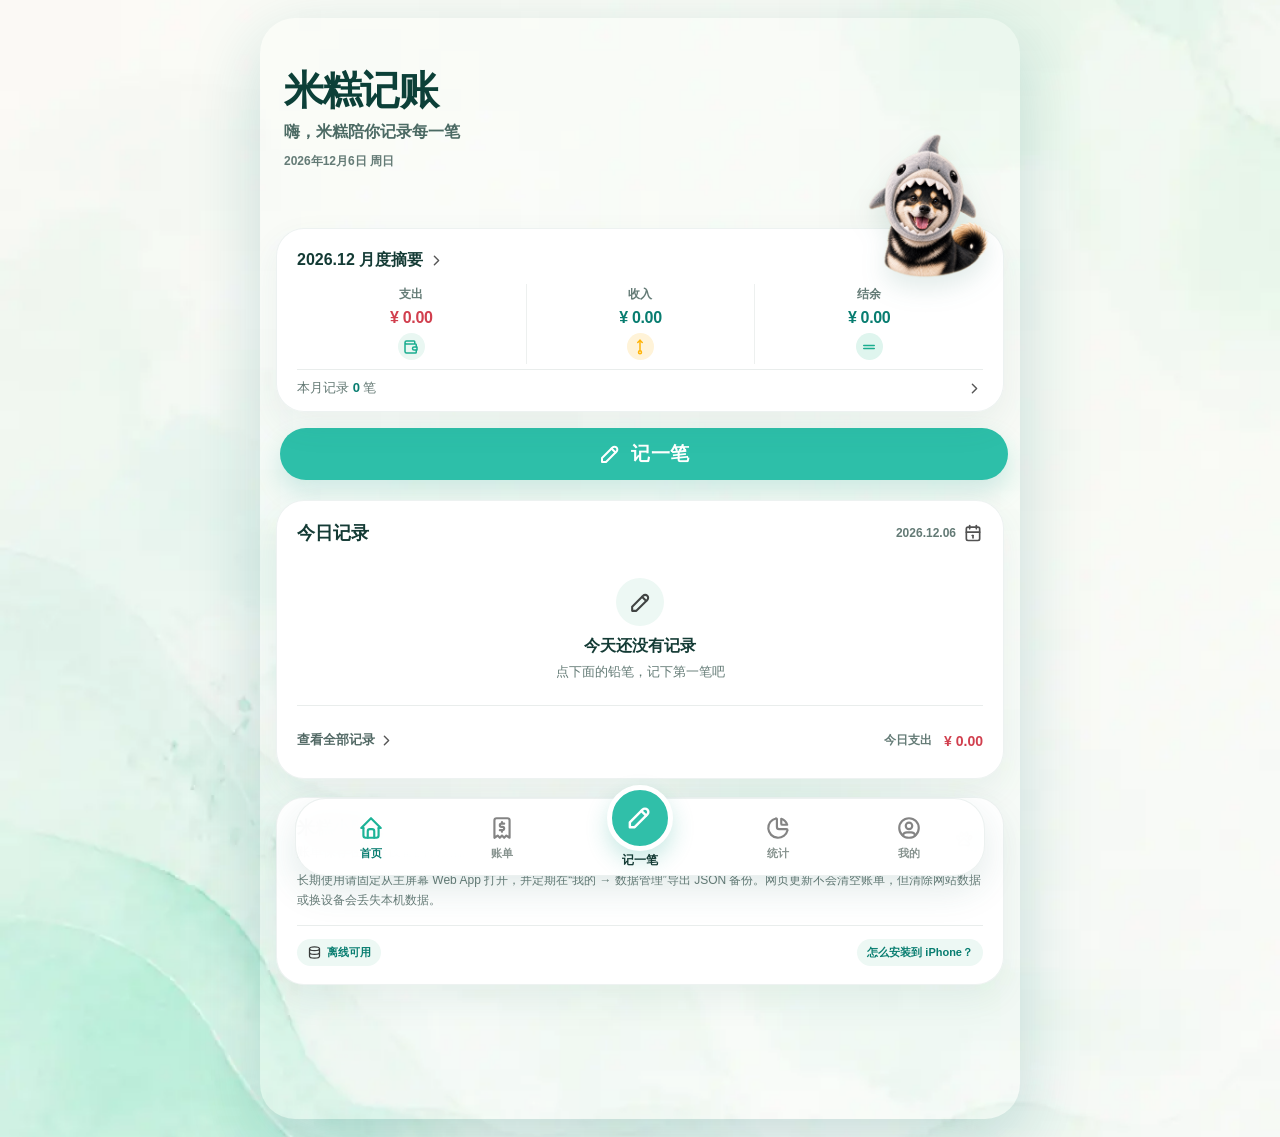
==== commit fac6ff71: "Refresh airy mint UI and offline icons" ====
--- a/index.html
+++ b/index.html
@@ -3,9 +3,9 @@
 <head>
   <meta charset="utf-8">
   <meta name="viewport" content="width=device-width, initial-scale=1, maximum-scale=1, user-scalable=no, viewport-fit=cover">
-  <meta name="theme-color" content="#2abdb0">
+  <meta name="theme-color" content="#f4fbf8">
   <meta name="apple-mobile-web-app-capable" content="yes">
-  <meta name="apple-mobile-web-app-status-bar-style" content="black-translucent">
+  <meta name="apple-mobile-web-app-status-bar-style" content="default">
   <meta name="apple-mobile-web-app-title" content="米糕记账">
   <meta name="description" content="米糕陪你记录每一笔日常支出与收入">
   <link rel="manifest" href="./manifest.webmanifest">
@@ -21,58 +21,28 @@
     <nav class="bottom-nav" aria-label="主导航">
       <button class="nav-item" data-tab="home" type="button">
         <span class="nav-icon" aria-hidden="true">
-          <svg viewBox="0 0 28 28">
-            <path d="M5.5 12.8 14 5.2l8.5 7.6"></path>
-            <path d="M8 11.6v10.2h12V11.6"></path>
-            <path d="M11.5 21.8v-6h5v6"></path>
-          </svg>
+          <img class="nav-glyph" src="./assets/icons/home.svg" alt="">
         </span><span>首页</span>
       </button>
       <button class="nav-item" data-tab="ledger" type="button">
         <span class="nav-icon" aria-hidden="true">
-          <svg viewBox="0 0 28 28">
-            <path d="M8.2 5.5h11.6a2 2 0 0 1 2 2v15l-2.4-1.4-2.4 1.4-2.4-1.4-2.4 1.4-2.4-1.4-2.4 1.4v-15a2 2 0 0 1 2-2Z"></path>
-            <path d="M10.7 10.3h6.6"></path>
-            <path d="M10.7 14h8.6"></path>
-            <path d="M10.7 17.7h5.8"></path>
-          </svg>
+          <img class="nav-glyph" src="./assets/icons/receipt-2.svg" alt="">
         </span><span>账单</span>
       </button>
       <button class="nav-add" data-action="add" type="button" aria-label="记一笔">
         <span class="nav-add-core" aria-hidden="true">
-          <svg viewBox="0 0 28 28">
-            <g class="pencil-icon">
-              <path class="pencil-body" d="M6.5 17.6 17 7.1l4 4L10.5 21.6 5.2 23Z"></path>
-              <path class="pencil-band" d="m15.6 8.5 4 4"></path>
-              <path class="pencil-wood" d="m6.5 17.6 4 4L5.2 23Z"></path>
-              <path class="pencil-tip" d="M5.2 23 7 22.5"></path>
-            </g>
-          </svg>
+          <img class="nav-add-glyph" src="./assets/icons/pencil.svg" alt="">
         </span>
         <span class="nav-add-label">记一笔</span>
       </button>
       <button class="nav-item" data-tab="statistics" type="button">
         <span class="nav-icon" aria-hidden="true">
-          <svg viewBox="0 0 28 28">
-            <rect x="5.2" y="7.2" width="17.6" height="13.6" rx="2.2"></rect>
-            <path d="M9.2 17.4v-3.2"></path>
-            <path d="M14 17.4v-6"></path>
-            <path d="M18.8 17.4v-8.1"></path>
-            <path d="M8.7 21.9h10.6"></path>
-          </svg>
+          <img class="nav-glyph" src="./assets/icons/chart-pie.svg" alt="">
         </span><span>统计</span>
       </button>
       <button class="nav-item" data-tab="settings" type="button">
         <span class="nav-icon" aria-hidden="true">
-          <svg class="migao-nav-icon" viewBox="0 0 28 28">
-            <path class="migao-ear" d="M8.4 10.1 6.5 6.8l4.1 1.5"></path>
-            <path class="migao-ear" d="m19.6 10.1 1.9-3.3-4.1 1.5"></path>
-            <path class="migao-head" d="M6.8 14.5c0-4.3 3-7.1 7.2-7.1s7.2 2.8 7.2 7.1c0 4.1-2.8 6.8-7.2 6.8s-7.2-2.7-7.2-6.8Z"></path>
-            <path class="migao-mask" d="M10.4 15.6c1.1 2.2 6.1 2.2 7.2 0 .4 2.3-1.2 3.7-3.6 3.7s-4-1.4-3.6-3.7Z"></path>
-            <circle class="migao-eye" cx="11.3" cy="13.3" r="1"></circle>
-            <circle class="migao-eye" cx="16.7" cy="13.3" r="1"></circle>
-            <path class="migao-mouth" d="M13.1 16.4h1.8"></path>
-          </svg>
+          <img class="nav-glyph" src="./assets/icons/user-circle.svg" alt="">
         </span><span>我的</span>
       </button>
     </nav>
--- a/styles.css
+++ b/styles.css
@@ -54,10 +54,10 @@
   padding: 18px 16px calc(112px + env(safe-area-inset-bottom));
 }
 
-.page { animation: page-in .18s ease-out; }
+.page { animation: page-in .2s ease-out; }
 
 @keyframes page-in {
-  from { opacity: .6; transform: translateY(5px); }
+  from { opacity: 1; transform: translateY(5px); }
   to { opacity: 1; transform: translateY(0); }
 }
 
@@ -89,6 +89,18 @@
 .hero-copy { padding-top: 11px; }
 .hero-copy h1 { margin: 6px 0 9px; }
 .hero-copy p { color: rgba(23, 35, 41, .68); font-weight: 700; }
+
+.page-home { padding-top: 4px; }
+
+.home-intro {
+  min-height: 145px;
+  padding: 10px 6px 0;
+}
+
+.home-intro-copy { display: grid; align-content: start; gap: 7px; }
+.home-intro-copy h1 { margin: 1px 0 0; color: #0d4b4d; font-size: clamp(29px, 8vw, 38px); }
+.home-intro-copy p { color: rgba(23, 35, 41, .72); font-size: 15px; font-weight: 750; }
+.home-date { color: var(--muted); font-size: 12px; font-weight: 750; }
 
 .offline-chip,
 .small-chip {
@@ -112,6 +124,100 @@
 
 .mascot.small { width: 82px; height: 82px; }
 
+.home-summary-card {
+  min-height: 245px;
+  margin-top: 0;
+  padding: 68px 18px 18px;
+  overflow: visible;
+  background: linear-gradient(148deg, rgba(255, 255, 255, .99), rgba(255, 254, 250, .98));
+}
+
+.home-summary-heading {
+  align-items: flex-start;
+  min-height: 38px;
+  margin-bottom: 13px;
+  padding-right: 128px;
+}
+
+.home-summary-heading > div { display: grid; gap: 4px; }
+.home-summary-heading strong { color: var(--ink); font-size: 19px; }
+.home-summary-heading > div span { color: var(--muted); font-size: 12px; font-weight: 800; }
+
+.home-summary-detail {
+  display: inline-flex;
+  align-items: center;
+  gap: 3px;
+  flex: 0 0 auto;
+  margin-top: 2px;
+  border: 0;
+  background: transparent;
+  color: var(--muted);
+  cursor: pointer;
+  font-size: 12px;
+  font-weight: 800;
+}
+
+.home-summary-detail span { color: var(--mint-deep); font-size: 21px; line-height: 12px; }
+
+.home-mascot-button {
+  position: absolute;
+  z-index: 3;
+  top: -80px;
+  right: 7px;
+  width: 132px;
+  height: 132px;
+  padding: 0;
+  border: 0;
+  background: transparent;
+  cursor: pointer;
+  -webkit-tap-highlight-color: transparent;
+}
+
+.home-mascot-button:focus-visible { outline: 3px solid rgba(42, 189, 176, .5); outline-offset: 4px; border-radius: 50%; }
+.mascot-stage { position: relative; display: block; width: 100%; height: 100%; filter: drop-shadow(0 10px 8px rgba(24, 114, 113, .16)); }
+.home-mascot-image { position: absolute; inset: 0; width: 100%; height: 100%; object-fit: contain; }
+.mascot-active { opacity: 0; }
+
+@keyframes mascot-idle-reaction {
+  0%, 100% { opacity: 1; transform: translate3d(0, 0, 0) rotate(0deg) scale(1); }
+  24% { opacity: .48; transform: translate3d(-1px, -3px, 0) rotate(-1deg) scale(1.015); }
+  48% { opacity: 0; transform: translate3d(0, -1px, 0) rotate(0deg) scale(1.018); }
+  74% { opacity: .3; transform: translate3d(1px, 1px, 0) rotate(1deg) scale(1.005); }
+}
+
+@keyframes mascot-active-reaction {
+  0%, 100% { opacity: 0; transform: translate3d(0, 5px, 0) rotate(0deg) scale(.975); }
+  24% { opacity: .55; transform: translate3d(1px, -1px, 0) rotate(-1deg) scale(1.01); }
+  48% { opacity: 1; transform: translate3d(0, -2px, 0) rotate(-2deg) scale(1.025); }
+  68% { opacity: .75; transform: translate3d(2px, 0, 0) rotate(1.2deg) scale(1.01); }
+  84% { opacity: .3; transform: translate3d(-1px, 1px, 0) rotate(-.6deg) scale(1); }
+}
+
+.home-mascot-button.is-reacting .mascot-idle { animation: mascot-idle-reaction .86s cubic-bezier(.25, .75, .35, 1) both; }
+.home-mascot-button.is-reacting .mascot-active { animation: mascot-active-reaction .86s cubic-bezier(.25, .75, .35, 1) both; }
+
+.home-primary-action {
+  display: inline-flex;
+  align-items: center;
+  justify-content: center;
+  gap: 9px;
+  width: 100%;
+  min-height: 52px;
+  margin-top: 18px;
+  border: 0;
+  border-radius: 18px;
+  background: linear-gradient(135deg, #39c8b7, #20aea6);
+  color: white;
+  cursor: pointer;
+  font-size: 17px;
+  font-weight: 900;
+  box-shadow: 0 10px 19px rgba(27, 174, 164, .23);
+}
+
+.home-primary-action:active { transform: translateY(1px) scale(.99); }
+.home-primary-icon { display: grid; place-items: center; width: 25px; height: 25px; }
+.home-primary-icon svg { width: 100%; height: 100%; fill: none; stroke: currentColor; stroke-linecap: round; stroke-linejoin: round; stroke-width: 2.4; }
+
 .paper-card {
   position: relative;
   margin-bottom: 16px;
@@ -132,6 +238,9 @@
 }
 
 .paper-card > * { position: relative; z-index: 1; }
+
+/* The home mascot floats over the summary card instead of taking up layout space. */
+.paper-card > .home-mascot-button { position: absolute; z-index: 3; }
 
 .section-heading,
 .page-title-row,
@@ -324,7 +433,7 @@
   cursor: pointer;
 }
 
-.calendar-cell:active { transform: scale(.97); }
+.calendar-cell:active { background: rgba(42, 189, 176, .13); }
 .calendar-cell.selected { border-color: var(--mint); background: var(--mint); color: white; }
 .calendar-cell.has-expense:not(.selected) { background: #fff1f0; }
 .calendar-day { display: block; padding-top: 8px; font-size: 14px; font-weight: 800; }
@@ -356,13 +465,13 @@
 .stats-card { padding-bottom: 15px; }
 .chart-wrap { margin-top: 10px; overflow: hidden; padding: 9px 0 2px; }
 .trend-chart-shell { width: 100%; padding: 0 0 12px; overflow: hidden; border: 1px solid var(--line); border-radius: 8px; background: rgba(255, 255, 255, .74); }
-.trend-chart { display: block; width: 100%; height: auto; aspect-ratio: 12 / 7; touch-action: manipulation; }
+.trend-chart { display: block; width: 100%; height: auto; aspect-ratio: 12 / 7; touch-action: pan-y; }
 .trend-grid-line { stroke: #eef2ef; stroke-width: 1; }
 .trend-axis { stroke: #bfc8c4; stroke-dasharray: 5 6; stroke-width: 1.2; }
 .trend-axis-label { fill: var(--muted); font-size: 11px; font-weight: 700; }
 .trend-area { fill: url(#trendAreaGradient); }
 .trend-line { fill: none; stroke: var(--coral); stroke-linecap: round; stroke-linejoin: round; stroke-width: 2.8; }
-.trend-selected-band { fill: rgba(255, 109, 130, .09); }
+.trend-selected-band { fill: rgba(255, 109, 130, .12); }
 .trend-day-zone { fill: rgba(255, 109, 130, .001); cursor: pointer; pointer-events: all; }
 .trend-day-zone:active { fill: rgba(255, 109, 130, .08); }
 .trend-hit-area { fill: transparent; cursor: pointer; }
@@ -377,12 +486,28 @@
 .trend-summary strong { color: var(--coral); font-size: 15px; }
 .chart-note { margin-top: 10px; color: var(--muted); font-size: 12px; }
 
-.ranking-list { display: grid; gap: 15px; }
+.ranking-list { display: grid; gap: 11px; }
+.ranking-item {
+  width: 100%;
+  padding: 8px 8px 9px;
+  border: 1px solid transparent;
+  border-radius: 12px;
+  background: transparent;
+  color: inherit;
+  cursor: pointer;
+  text-align: left;
+}
+.ranking-item.selected {
+  border-color: rgba(42, 189, 176, .25);
+  background: rgba(216, 245, 239, .42);
+}
 .ranking-top { display: flex; align-items: center; gap: 10px; }
 .ranking-top .ranking-name { flex: 1; min-width: 0; font-size: 14px; font-weight: 800; }
+.ranking-count { color: var(--muted); font-size: 11px; font-weight: 800; white-space: nowrap; }
 .ranking-top .ranking-value { color: var(--coral); font-size: 13px; font-weight: 900; }
-.progress-track { height: 7px; margin: 7px 0 0 53px; overflow: hidden; border-radius: 999px; background: #ffe5e3; }
+.progress-track { height: 7px; margin: 7px 0 0 45px; overflow: hidden; border-radius: 999px; background: #ffe5e3; }
 .progress-value { height: 100%; border-radius: inherit; background: var(--coral); }
+.category-detail-card .record-list { margin-top: 4px; }
 
 .quick-list { display: grid; gap: 12px; }
 .quick-row { display: flex; justify-content: space-between; gap: 12px; color: var(--muted); font-size: 14px; font-weight: 700; }
@@ -405,11 +530,26 @@
 .type-pill.active.income { background: var(--mint); color: white; }
 .type-pill.active.transfer { background: var(--yellow); color: var(--ink); }
 
+.add-record-form {
+  display: flex;
+  min-height: 0;
+  flex: 1 1 auto;
+  flex-direction: column;
+}
+
+.add-form-scroll {
+  min-height: 0;
+  overflow-x: hidden;
+  overflow-y: auto;
+  padding: 0 2px 8px;
+  -webkit-overflow-scrolling: touch;
+}
+
 .amount-card { padding: 17px 17px 19px; text-align: center; }
 .amount-label { color: var(--muted); font-size: 12px; font-weight: 800; }
 .amount-entry { display: flex; align-items: baseline; justify-content: center; gap: 5px; margin-top: 3px; }
 .amount-entry em { color: var(--coral); font-size: 26px; font-style: normal; font-weight: 900; }
-.amount-entry input { width: 190px; border: 0; outline: 0; background: transparent; color: var(--ink); font-size: 42px; font-weight: 900; text-align: center; }
+.amount-entry input { width: min(190px, 68vw); max-width: 100%; min-width: 0; border: 0; outline: 0; background: transparent; color: var(--ink); font-size: 42px; font-weight: 900; text-align: center; }
 .amount-entry input::placeholder { color: #c4d3ce; }
 
 .field-grid { display: grid; gap: 11px; }
@@ -442,6 +582,16 @@
 
 .action-button.secondary { background: rgba(255, 255, 255, .68); box-shadow: none; }
 .action-button.danger { background: #fff0ef; color: var(--coral); box-shadow: none; }
+.modal-save-bar {
+  position: sticky;
+  bottom: 0;
+  z-index: 4;
+  flex: 0 0 auto;
+  margin: 0 -2px;
+  padding: 10px 2px calc(2px + env(safe-area-inset-bottom));
+  background: linear-gradient(180deg, rgba(255, 255, 255, 0), var(--paper) 22%, var(--paper));
+}
+.save-record-button { box-shadow: 0 10px 20px rgba(227, 178, 26, .22); }
 
 .settings-brand { justify-content: flex-start; }
 .settings-brand-copy { min-width: 0; }
@@ -575,6 +725,7 @@
   position: fixed;
   z-index: 30;
   inset: 0;
+  overflow: hidden;
   display: flex;
   align-items: flex-end;
   justify-content: center;
@@ -585,13 +736,27 @@
 
 .modal-sheet {
   width: min(100%, 720px);
+  max-width: calc(100vw - 24px);
   max-height: calc(100vh - 24px - env(safe-area-inset-top));
-  overflow: auto;
+  overflow-x: hidden;
+  overflow-y: auto;
   padding: 17px 16px calc(20px + env(safe-area-inset-bottom));
   border-radius: 28px;
   background: var(--paper);
   box-shadow: 0 -10px 34px rgba(23, 35, 41, .22);
   animation: sheet-in .2s ease-out;
+}
+
+.add-modal-sheet {
+  display: flex;
+  overflow: hidden;
+  flex-direction: column;
+  overscroll-behavior: contain;
+  touch-action: pan-y;
+}
+
+.quick-entry-sheet {
+  max-height: calc(100vh - 10px - env(safe-area-inset-top));
 }
 
 @keyframes sheet-in { from { transform: translateY(16px); opacity: .5; } to { transform: translateY(0); opacity: 1; } }
@@ -630,6 +795,359 @@
 
 .toast.show { opacity: 1; transform: translate(-50%, 0); }
 
+/* v1.5 · 清透薄荷视觉系统 */
+:root {
+  --mint: #27bba5;
+  --mint-deep: #087d70;
+  --mint-light: #e4f7f1;
+  --mint-wash: #f4fbf8;
+  --yellow: #f4c95d;
+  --coral: #d13f4e;
+  --ink: #143b35;
+  --muted: #647b76;
+  --paper: #ffffff;
+  --line: rgba(20, 59, 53, .09);
+  --shadow: 0 14px 34px rgba(39, 111, 98, .075);
+  --radius: 28px;
+}
+
+html {
+  background-color: var(--mint-wash);
+  background-image: url("./assets/mint-paper-texture.webp");
+  background-repeat: no-repeat;
+  background-position: center center;
+  background-size: cover;
+  background-attachment: fixed;
+}
+
+body { background: transparent; }
+
+.app-shell { background: rgba(247, 252, 250, .14); }
+.page-host { padding: 22px 16px calc(116px + env(safe-area-inset-bottom)); }
+.page-home { padding-top: 0; }
+
+.app-icon {
+  display: block;
+  width: 100%;
+  height: 100%;
+  object-fit: contain;
+}
+
+.paper-card {
+  margin-bottom: 18px;
+  padding: 20px;
+  border: 1px solid rgba(20, 79, 69, .075);
+  border-radius: var(--radius);
+  background: rgba(255, 255, 255, .965);
+  box-shadow: var(--shadow);
+}
+
+.paper-card::after { display: none; }
+
+.subtle { color: var(--muted); }
+.eyebrow { color: var(--mint-deep); }
+
+.home-intro {
+  min-height: 188px;
+  padding: 28px 8px 0;
+}
+
+.home-intro-copy { gap: 8px; max-width: 238px; }
+.home-intro-copy h1 { margin: 0; color: #0c4038; font-size: clamp(33px, 9vw, 40px); letter-spacing: -.045em; }
+.home-intro-copy p { color: rgba(20, 59, 53, .76); font-size: 16px; font-weight: 650; line-height: 1.45; }
+.home-date { margin-top: 2px; color: var(--muted); font-size: 12px; font-weight: 700; }
+
+.home-summary-card {
+  min-height: 180px;
+  padding: 15px 20px 10px;
+  overflow: visible;
+}
+
+.home-summary-heading {
+  min-height: 32px;
+  margin-bottom: 8px;
+  padding-right: 132px;
+}
+
+.home-summary-title,
+.home-summary-footer,
+.home-records-link {
+  border: 0;
+  background: transparent;
+  color: var(--ink);
+  cursor: pointer;
+}
+
+.home-summary-title {
+  display: inline-flex;
+  align-items: center;
+  gap: 5px;
+  min-height: 36px;
+  margin: -4px 0;
+  padding: 4px 0;
+  text-align: left;
+}
+
+.home-summary-title strong { font-size: 16px; white-space: nowrap; }
+.chevron-glyph { width: 17px; height: 17px; opacity: .66; }
+
+.home-mascot-button {
+  top: -96px;
+  right: 5px;
+  width: 146px;
+  height: 146px;
+}
+
+.mascot-stage { filter: drop-shadow(0 12px 12px rgba(35, 105, 93, .13)); }
+
+.summary-grid { gap: 0; }
+.summary-item { padding: 2px 6px 4px; }
+.summary-item + .summary-item { border-left-color: rgba(20, 59, 53, .08); }
+.summary-item span:first-child { color: var(--muted); font-size: 12px; font-weight: 650; }
+.summary-item strong { margin-top: 6px; font-size: 16px; letter-spacing: -.02em; }
+.balance-text { color: var(--mint-deep); }
+.income-text { color: var(--mint-deep); }
+
+.summary-symbol {
+  display: grid !important;
+  place-items: center;
+  width: 27px;
+  height: 27px;
+  margin: 6px auto 0;
+  border-radius: 50%;
+}
+
+.summary-glyph { width: 18px; height: 18px; }
+.expense-symbol { background: #e9f7f2; }
+.income-symbol { background: #fff3d8; }
+.balance-symbol { background: #dff5ee; }
+.expense-symbol .summary-glyph,
+.balance-symbol .summary-glyph { filter: invert(51%) sepia(49%) saturate(648%) hue-rotate(118deg) brightness(98%) contrast(91%); }
+.income-symbol .summary-glyph { filter: invert(66%) sepia(80%) saturate(953%) hue-rotate(353deg) brightness(103%) contrast(101%); }
+
+.home-summary-footer {
+  display: flex;
+  align-items: center;
+  justify-content: space-between;
+  width: 100%;
+  min-height: 32px;
+  margin-top: 5px;
+  padding: 5px 0 0;
+  border-top: 1px solid var(--line);
+  color: #647974;
+  font-size: 13px;
+  text-align: left;
+}
+
+.home-summary-footer strong { color: var(--mint-deep); }
+
+.home-primary-action {
+  min-height: 52px;
+  margin: -2px 4px 20px;
+  border-radius: 999px;
+  background: #2dbfa9;
+  font-size: 19px;
+  letter-spacing: .02em;
+  box-shadow: 0 12px 26px rgba(31, 163, 143, .20);
+}
+
+.home-primary-icon { width: 24px; height: 24px; }
+.primary-glyph { filter: brightness(0) invert(1); }
+
+.receipt-card {
+  padding: 20px 20px 16px;
+  background: rgba(255, 255, 255, .97);
+}
+
+.today-heading { margin-bottom: 12px; }
+.today-heading strong { font-size: 18px; }
+.today-date { display: inline-flex; align-items: center; gap: 7px; color: var(--muted) !important; font-size: 12px !important; }
+.calendar-glyph { width: 20px; height: 20px; opacity: .68; }
+
+.empty-state { padding: 21px 12px 16px; }
+.empty-state .empty-mark {
+  display: grid;
+  place-items: center;
+  width: 48px;
+  height: 48px;
+  margin: 0 auto 10px;
+  border-radius: 50%;
+  background: #edf8f4;
+}
+.empty-glyph { width: 25px; height: 25px; opacity: .72; }
+.empty-state span { font-size: 13px; }
+
+.record-row { min-height: 70px; padding: 10px 0; }
+.record-copy strong { font-size: 15px; }
+.record-copy span { color: var(--muted); font-size: 12px; }
+.record-amount { font-size: 15px; }
+
+.category-icon {
+  width: 46px;
+  height: 46px;
+  border-radius: 50%;
+  font-size: 0;
+}
+
+.category-icon.expense { background: #e7f6f1; }
+.category-icon.income { background: #e3f7ef; }
+.category-icon.transfer { background: #fff2d2; }
+.category-glyph { width: 23px; height: 23px; opacity: .84; }
+.category-icon.expense .category-glyph,
+.category-icon.income .category-glyph { filter: invert(19%) sepia(18%) saturate(1321%) hue-rotate(118deg) brightness(92%) contrast(90%); }
+.category-icon.transfer .category-glyph { filter: invert(55%) sepia(48%) saturate(593%) hue-rotate(7deg) brightness(92%) contrast(91%); }
+
+.receipt-footer {
+  display: flex;
+  align-items: center;
+  justify-content: space-between;
+  gap: 12px;
+  margin-top: 8px;
+  padding-top: 12px;
+  border-top: 1px solid var(--line);
+}
+
+.home-records-link {
+  display: inline-flex;
+  align-items: center;
+  gap: 3px;
+  min-height: 44px;
+  padding: 0;
+  color: #526965;
+  font-size: 13px;
+  font-weight: 750;
+}
+
+.receipt-total {
+  align-items: flex-end;
+  margin: 0;
+  padding: 0;
+  border: 0;
+  color: var(--muted);
+  font-size: 12px;
+}
+.receipt-total strong { font-size: 14px; }
+
+.migao-reminder-card { padding: 18px 20px; }
+.migao-reminder-card .section-heading { margin-bottom: 9px; }
+.migao-reminder-card h2 { font-size: 18px; }
+.reminder-mark {
+  display: grid;
+  place-items: center;
+  width: 38px;
+  height: 38px;
+  border-radius: 50%;
+  background: #e5f6f1;
+}
+.reminder-glyph { width: 20px; height: 20px; opacity: .76; }
+.reminder-copy { color: #687c78; font-size: 12px; line-height: 1.7; }
+.home-help-row { margin-top: 14px; padding-top: 13px; border-top: 1px solid var(--line); }
+.offline-chip,
+.small-chip { background: #edf8f4; color: var(--mint-deep); }
+.chip-glyph { width: 15px; height: 15px; opacity: .76; }
+
+.round-button {
+  width: 44px;
+  height: 44px;
+  background: var(--mint);
+  color: white;
+  box-shadow: 0 8px 18px rgba(39, 187, 165, .19);
+}
+.round-button .button-glyph { width: 22px; height: 22px; filter: brightness(0) invert(1); }
+
+.month-switcher button { display: grid; place-items: center; width: 44px; height: 44px; }
+.month-chevron { width: 20px; height: 20px; opacity: .72; }
+
+.category-button { min-height: 66px; padding: 0; }
+.category-button .category-icon { margin: 0 auto 7px; border: 2px solid transparent; }
+.category-button.selected .category-icon { border-color: var(--mint-deep); box-shadow: 0 0 0 4px rgba(39, 187, 165, .10); }
+.category-button span:last-child { color: #334a45; font-size: 12px; font-weight: 750; }
+
+.action-button {
+  background: var(--mint);
+  color: white;
+  box-shadow: 0 9px 20px rgba(39, 187, 165, .17);
+}
+.action-button.secondary { border: 1px solid var(--line); background: #f4faf7; color: var(--ink); }
+
+.bottom-nav {
+  width: min(calc(100% - 32px), 690px);
+  min-height: 78px;
+  padding: 9px 10px 8px;
+  border: 1px solid rgba(20, 79, 69, .08);
+  border-radius: 31px;
+  background: rgba(255, 255, 255, .965);
+  box-shadow: 0 14px 36px rgba(39, 104, 92, .13);
+  backdrop-filter: blur(18px);
+}
+
+.nav-item { color: #87938f; font-size: 11px; }
+.nav-item.active { color: var(--mint-deep); }
+.nav-icon { width: 27px; height: 27px; }
+.nav-glyph { width: 26px; height: 26px; opacity: .48; }
+.nav-item.active .nav-glyph { opacity: 1; filter: invert(57%) sepia(46%) saturate(699%) hue-rotate(119deg) brightness(92%) contrast(88%); }
+.nav-item.active .nav-icon { filter: none; }
+
+.nav-add { width: 78px; min-height: 78px; margin-top: -29px; color: var(--ink); }
+.nav-add-core {
+  width: 66px;
+  height: 66px;
+  border-width: 5px;
+  background: #30bfa9;
+  box-shadow: 0 10px 22px rgba(34, 166, 146, .24);
+}
+.nav-add-glyph { width: 29px; height: 29px; filter: brightness(0) invert(1); }
+
+.modal-backdrop {
+  padding: 12px;
+  background: rgba(18, 57, 50, .23);
+  backdrop-filter: blur(7px);
+}
+
+.modal-sheet {
+  padding: 18px 16px calc(18px + env(safe-area-inset-bottom));
+  border: 1px solid rgba(20, 79, 69, .06);
+  border-radius: 31px;
+  background: #f7fcfa;
+  box-shadow: 0 -12px 38px rgba(17, 67, 58, .18);
+}
+
+.modal-heading { min-height: 44px; margin-bottom: 12px; }
+.modal-heading h2 { font-size: 22px; }
+.close-button { display: grid; place-items: center; width: 44px; height: 44px; margin: -6px -8px -6px 0; padding: 10px; }
+.close-glyph { width: 21px; height: 21px; opacity: .64; }
+
+.type-pills { gap: 7px; margin-bottom: 13px; padding: 4px; border-radius: 17px; background: #edf5f2; }
+.type-pill { min-height: 43px; border-radius: 13px; background: transparent; }
+.type-pill.active.expense { background: var(--coral); }
+.type-pill.active.income { background: var(--mint); }
+.type-pill.active.transfer { background: #f0c858; }
+
+.form-card {
+  margin-bottom: 12px;
+  border-color: rgba(20, 79, 69, .065);
+  background: #fff;
+  box-shadow: 0 9px 22px rgba(39, 111, 98, .055);
+}
+.amount-card { padding: 18px 17px 20px; }
+.amount-label { color: #718681; }
+.amount-entry input { font-size: 41px; }
+.field label { color: #637a75; }
+.field input,
+.field textarea,
+.field select { border-color: rgba(39, 149, 132, .18); background: #f2faf7; }
+.field textarea { min-height: 66px; }
+.modal-save-bar { background: #f7fcfa; }
+.save-record-button { min-height: 52px; border-radius: 17px; box-shadow: 0 10px 22px rgba(39, 187, 165, .22); }
+
+.icon-button { width: 40px; height: 40px; }
+.button-glyph { width: 19px; height: 19px; }
+.icon-button.danger .button-glyph { filter: invert(49%) sepia(60%) saturate(2445%) hue-rotate(325deg) brightness(103%) contrast(101%); }
+.line-icon { display: grid; place-items: center; }
+.line-glyph { width: 20px; height: 20px; opacity: .72; }
+.backup-auto-note { display: flex; align-items: center; gap: 6px; }
+.inline-glyph { flex: 0 0 auto; width: 17px; height: 17px; opacity: .72; }
+
 @media (min-width: 760px) {
   body { padding: 18px 0; }
   .app-shell { min-height: calc(100vh - 36px); border-radius: 35px; overflow: hidden; box-shadow: 0 22px 70px rgba(21, 120, 118, .22); }
@@ -637,11 +1155,24 @@
 }
 
 @media (max-width: 390px) {
-  .page-host { padding-left: 12px; padding-right: 12px; }
+  .page-host { padding-left: 16px; padding-right: 16px; }
   .mascot { width: 122px; height: 122px; }
   .hero { min-height: 146px; }
+  .home-intro { min-height: 184px; }
+  .home-summary-card { padding-left: 18px; padding-right: 18px; }
+  .home-mascot-button { top: -94px; right: 1px; width: 142px; height: 142px; }
+  .home-summary-heading { padding-right: 124px; }
   .backup-actions { grid-template-columns: 1fr; }
-  .category-grid { gap: 11px 4px; }
-  .category-icon { width: 39px; height: 39px; font-size: 20px; }
+  .category-grid { gap: 12px 5px; }
+  .category-icon { width: 44px; height: 44px; }
   .record-copy span { max-width: 145px; }
 }
+
+@media (prefers-reduced-motion: reduce) {
+  *, *::before, *::after {
+    scroll-behavior: auto !important;
+    animation-duration: .01ms !important;
+    animation-iteration-count: 1 !important;
+    transition-duration: .01ms !important;
+  }
+}
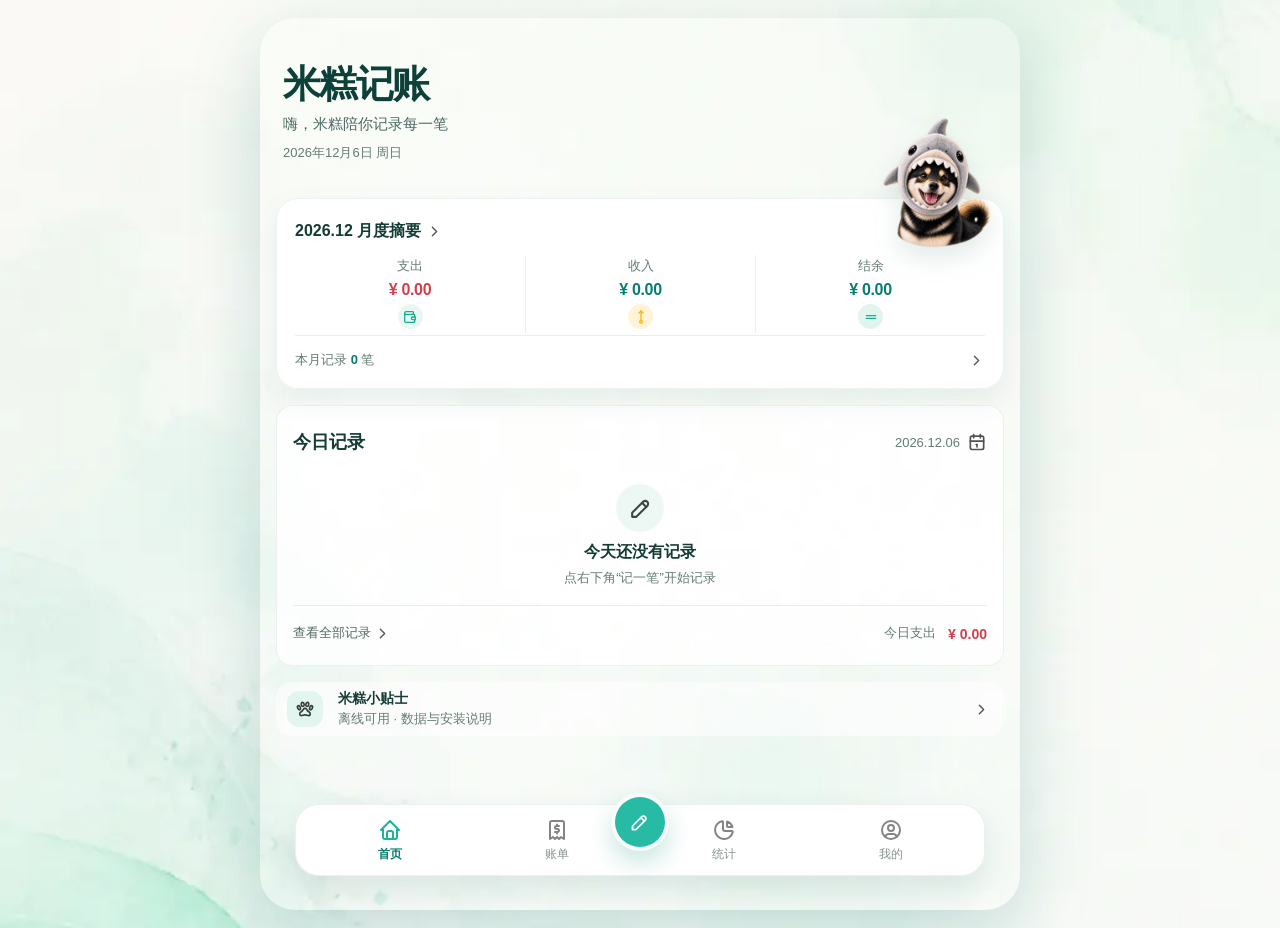
==== commit 7f82c644: "Refine iOS layout and interaction hierarchy" ====
--- a/index.html
+++ b/index.html
@@ -29,12 +29,6 @@
           <img class="nav-glyph" src="./assets/icons/receipt-2.svg" alt="">
         </span><span>账单</span>
       </button>
-      <button class="nav-add" data-action="add" type="button" aria-label="记一笔">
-        <span class="nav-add-core" aria-hidden="true">
-          <img class="nav-add-glyph" src="./assets/icons/pencil.svg" alt="">
-        </span>
-        <span class="nav-add-label">记一笔</span>
-      </button>
       <button class="nav-item" data-tab="statistics" type="button">
         <span class="nav-icon" aria-hidden="true">
           <img class="nav-glyph" src="./assets/icons/chart-pie.svg" alt="">
@@ -47,6 +41,11 @@
       </button>
     </nav>
 
+    <button class="floating-add" data-action="add" type="button" aria-label="记一笔">
+      <img class="floating-add-glyph" src="./assets/icons/pencil.svg" alt="" aria-hidden="true">
+      <span>记一笔</span>
+    </button>
+
     <div id="toast" class="toast" role="status"></div>
   </div>
   <script src="./app.js" defer></script>
--- a/styles.css
+++ b/styles.css
@@ -1176,3 +1176,411 @@
     transition-duration: .01ms !important;
   }
 }
+
+/* v1.6 · 层级与节奏重构 */
+:root {
+  --radius-hero: 22px;
+  --radius-group: 16px;
+  --radius-control: 12px;
+  --surface: rgba(255, 255, 255, .90);
+  --surface-soft: rgba(248, 252, 250, .82);
+  --floating-shadow: 0 14px 32px rgba(32, 105, 93, .14);
+}
+
+body { font-weight: 400; }
+body.modal-open { overflow: hidden; }
+h1, h2, h3 { font-weight: 700; }
+h1 { font-size: clamp(28px, 7.5vw, 35px); }
+h2 { font-size: 19px; }
+.eyebrow { font-size: 13px; font-weight: 600; letter-spacing: .045em; }
+.subtle { font-size: 13px; font-weight: 400; }
+.page-host { padding: 22px 16px calc(164px + env(safe-area-inset-bottom)); }
+.page-title-row { margin: 5px 2px 14px; }
+.page-title-row h1 { margin-top: 4px; }
+
+button,
+[role="button"] { min-width: 44px; min-height: 44px; }
+button { font-weight: 600; }
+button:active,
+[role="button"]:active { opacity: .78; transform: scale(.985); }
+button:focus-visible,
+[role="button"]:focus-visible,
+input:focus-visible,
+textarea:focus-visible,
+summary:focus-visible { outline: 3px solid rgba(39, 187, 165, .25); outline-offset: 2px; }
+
+.paper-card {
+  margin-bottom: 16px;
+  padding: 16px;
+  border: 1px solid rgba(20, 79, 69, .07);
+  border-radius: var(--radius-group);
+  background: var(--surface);
+  box-shadow: none;
+}
+
+.home-summary-card {
+  border-radius: var(--radius-hero);
+  background: rgba(255, 255, 255, .96);
+  box-shadow: 0 12px 28px rgba(39, 111, 98, .09);
+}
+
+.content-group {
+  margin-bottom: 16px;
+  padding: 16px;
+  border: 1px solid rgba(20, 79, 69, .07);
+  border-radius: var(--radius-group);
+  background: var(--surface);
+}
+
+.home-intro { min-height: 158px; padding: 24px 7px 0; }
+.home-intro-copy { gap: 7px; }
+.home-intro-copy h1 { font-size: clamp(32px, 8.7vw, 38px); font-weight: 700; }
+.home-intro-copy p { font-size: 15px; font-weight: 500; }
+.home-date { font-size: 13px; font-weight: 500; }
+.home-summary-card { min-height: 176px; padding: 14px 18px 9px; }
+.home-summary-heading { margin-bottom: 6px; padding-right: 126px; }
+.home-summary-title { min-height: 44px; }
+.home-summary-title strong { font-size: 16px; font-weight: 700; }
+.home-mascot-button { top: -82px; right: 3px; width: 132px; height: 132px; }
+.summary-item { padding: 2px 5px 4px; }
+.summary-item span:first-child { font-size: 13px; font-weight: 500; }
+.summary-item strong { font-size: 16px; font-weight: 700; }
+.summary-symbol { width: 25px; height: 25px; margin-top: 5px; }
+.summary-glyph { width: 16px; height: 16px; }
+.home-summary-footer { min-height: 44px; margin-top: 2px; font-size: 13px; font-weight: 500; }
+
+.receipt-card { padding: 14px 16px 10px; background: rgba(255, 255, 255, .82); }
+.today-heading { min-height: 44px; margin-bottom: 2px; }
+.today-heading strong { font-size: 18px; font-weight: 700; }
+.today-date { font-size: 13px !important; font-weight: 500 !important; }
+.receipt-card .empty-state { padding: 18px 8px 14px; }
+.receipt-footer { margin-top: 4px; padding-top: 5px; }
+.home-records-link { font-size: 13px; font-weight: 500; }
+.receipt-total { font-size: 13px; font-weight: 500; }
+.receipt-total strong { font-size: 14px; font-weight: 700; }
+
+.home-tip-row {
+  display: grid;
+  grid-template-columns: 40px minmax(0, 1fr) 20px;
+  align-items: center;
+  gap: 11px;
+  width: 100%;
+  margin: 0 0 10px;
+  padding: 8px 11px;
+  border: 0;
+  border-radius: var(--radius-group);
+  background: rgba(255, 255, 255, .58);
+  color: var(--ink);
+  text-align: left;
+}
+.home-tip-icon { display: grid; place-items: center; width: 36px; height: 36px; border-radius: 12px; background: rgba(223, 245, 238, .9); }
+.home-tip-row > span:nth-child(2) { min-width: 0; }
+.home-tip-row strong,
+.home-tip-row small { display: block; }
+.home-tip-row strong { font-size: 14px; font-weight: 600; }
+.home-tip-row small { margin-top: 2px; color: var(--muted); font-size: 13px; font-weight: 400; }
+
+.record-list { gap: 0; }
+.record-row { min-height: 68px; padding: 9px 0; }
+.record-main { flex: 1 1 auto; }
+.record-copy strong { font-size: 15px; font-weight: 600; }
+.record-copy span { max-width: 170px; font-size: 13px; }
+.record-trailing {
+  display: grid;
+  flex: 0 0 auto;
+  grid-template-columns: auto auto;
+  grid-template-rows: auto auto;
+  align-items: center;
+  justify-items: end;
+  gap: 2px 5px;
+}
+.record-amount { grid-column: 1; grid-row: 1; font-size: 15px; font-weight: 700; }
+.record-time { grid-column: 1; grid-row: 2; color: var(--muted); font-size: 13px; font-weight: 400; }
+.record-more-button { grid-column: 2; grid-row: 1 / 3; width: 44px; height: 44px; border-radius: 12px; background: transparent; }
+.record-more-button .button-glyph { opacity: .58; }
+
+.segmented { margin-bottom: 12px; padding: 3px; border-radius: 14px; background: rgba(235, 245, 241, .84); }
+.segmented button { min-height: 45px; border-radius: 11px; font-weight: 600; }
+.segmented button.active { box-shadow: 0 3px 8px rgba(25, 117, 116, .07); }
+.month-switcher { min-height: 48px; margin: 0 0 4px; }
+.month-switcher strong { font-size: 18px; font-weight: 700; }
+.month-switcher button { width: 44px; height: 44px; }
+
+.compact-summary {
+  display: grid;
+  grid-template-columns: repeat(3, minmax(0, 1fr));
+  margin: 0 2px 18px;
+  padding: 12px 0;
+  border-top: 1px solid rgba(20, 79, 69, .08);
+  border-bottom: 1px solid rgba(20, 79, 69, .08);
+}
+.compact-summary > div { min-width: 0; padding: 0 8px; text-align: center; }
+.compact-summary > div + div { border-left: 1px solid rgba(20, 79, 69, .07); }
+.compact-summary span,
+.compact-summary strong { display: block; white-space: nowrap; }
+.compact-summary span { color: var(--muted); font-size: 13px; font-weight: 500; }
+.compact-summary strong { margin-top: 5px; font-size: 14px; font-weight: 700; }
+
+.day-card { margin-bottom: 18px; padding: 0 2px; border: 0; border-radius: 0; background: transparent; }
+.day-heading { min-height: 42px; padding: 0 4px; }
+.day-heading strong { font-size: 14px; font-weight: 600; }
+.day-heading span { font-size: 13px; font-weight: 500; }
+.day-card .record-list { padding: 0 13px; border: 1px solid rgba(20, 79, 69, .07); border-radius: var(--radius-group); background: var(--surface); }
+.empty-group { padding: 10px 16px; }
+
+.calendar-card { padding: 13px 10px 15px; }
+.weekdays { font-size: 13px; font-weight: 500; }
+.calendar-cell { min-height: 48px; border-radius: 12px; }
+.calendar-day { font-size: 14px; font-weight: 600; }
+.calendar-expense { font-size: 9px; font-weight: 500; }
+.selected-date-card .section-heading h2 { font-size: 17px; }
+
+.chart-primary-card { padding: 16px 14px 14px; }
+.stats-total { font-size: 16px; font-weight: 700; }
+.chart-wrap { margin-top: 3px; padding: 0; }
+.trend-chart-shell { padding: 0 0 10px; border: 0; border-radius: 0; background: transparent; }
+.trend-chart { touch-action: none; }
+.trend-grid-line { stroke: rgba(20, 79, 69, .08); stroke-width: 1; }
+.trend-axis { stroke: rgba(20, 79, 69, .16); stroke-width: 1; stroke-dasharray: none; }
+.trend-axis-label { font-size: 10px; font-weight: 500; }
+.trend-bar { fill: rgba(209, 63, 78, .52); cursor: pointer; transition: opacity .15s ease, fill .15s ease; }
+.trend-bar.is-zero { fill: rgba(20, 79, 69, .12); }
+.trend-bar.selected { fill: var(--coral); }
+.trend-tooltip { opacity: 0; pointer-events: none; transition: opacity .14s ease; }
+.trend-tooltip.visible { opacity: 1; }
+.trend-tooltip rect { fill: #fff7f7; stroke: rgba(209, 63, 78, .16); }
+.trend-tooltip path { fill: #fff7f7; }
+.trend-tooltip text { font-size: 10px; font-weight: 500; }
+.trend-tooltip .trend-tooltip-amount { font-size: 12px; font-weight: 700; }
+.trend-summary { width: calc(100% - 20px); padding: 9px 10px; border-radius: 10px; background: rgba(237, 246, 242, .82); font-size: 13px; font-weight: 400; }
+.trend-summary strong { font-size: 14px; font-weight: 700; }
+
+.stats-card { padding-bottom: 14px; }
+.stats-card .section-heading h2 { font-size: 18px; }
+.ranking-list { gap: 0; }
+.ranking-item { min-height: 66px; padding: 9px 4px 10px; border: 0; border-bottom: 1px solid var(--line); border-radius: 0; }
+.ranking-item:last-child { border-bottom: 0; }
+.ranking-item.selected { border-color: var(--line); border-radius: 12px; background: rgba(226, 246, 239, .72); }
+.ranking-top .ranking-name { font-size: 14px; font-weight: 600; }
+.ranking-count { font-size: 13px; font-weight: 400; }
+.ranking-top .ranking-value { font-size: 14px; font-weight: 700; }
+.progress-track { height: 4px; margin: 6px 0 0 53px; background: rgba(209, 63, 78, .11); }
+.quick-stats-group .section-heading { margin-bottom: 9px; }
+.quick-list { gap: 0; }
+.quick-row { min-height: 44px; align-items: center; border-bottom: 1px solid var(--line); font-size: 14px; font-weight: 400; }
+.quick-row:last-child { border-bottom: 0; }
+.quick-row strong { font-weight: 600; }
+
+.settings-profile {
+  display: grid;
+  grid-template-columns: 72px minmax(0, 1fr) auto;
+  align-items: center;
+  gap: 12px;
+  margin: 3px 2px 22px;
+  padding: 4px 6px;
+}
+.settings-profile .mascot.small { width: 70px; height: 70px; }
+.settings-profile strong,
+.settings-profile span { display: block; }
+.settings-profile strong { font-size: 18px; font-weight: 700; }
+.settings-profile div > span { margin-top: 4px; color: var(--muted); font-size: 13px; }
+.profile-count { padding: 5px 8px; border-radius: 999px; background: rgba(227, 247, 240, .85); color: var(--mint-deep); font-size: 13px; font-weight: 600; }
+.settings-section { margin-bottom: 21px; }
+.settings-section > h2 { margin: 0 8px 8px; color: var(--muted); font-size: 13px; font-weight: 600; }
+.settings-group { overflow: hidden; border: 1px solid rgba(20, 79, 69, .07); border-radius: var(--radius-group); background: var(--surface); }
+.settings-row,
+.settings-disclosure > summary {
+  display: grid;
+  grid-template-columns: 36px minmax(0, 1fr) auto;
+  align-items: center;
+  gap: 10px;
+  width: 100%;
+  min-height: 64px;
+  padding: 9px 12px;
+  border: 0;
+  border-bottom: 1px solid var(--line);
+  background: transparent;
+  color: var(--ink);
+  text-align: left;
+  cursor: pointer;
+}
+.settings-group > :last-child,
+.settings-group > :last-child > summary { border-bottom: 0; }
+.settings-row > span:nth-child(2),
+.settings-disclosure summary > span:nth-child(2) { min-width: 0; }
+.settings-row strong,
+.settings-row small,
+.settings-disclosure summary strong,
+.settings-disclosure summary small { display: block; }
+.settings-row strong,
+.settings-disclosure summary strong { font-size: 14px; font-weight: 600; }
+.settings-row small,
+.settings-disclosure summary small { margin-top: 3px; color: var(--muted); font-size: 13px; font-weight: 400; line-height: 1.35; }
+.line-icon { display: grid; place-items: center; width: 36px; height: 36px; border-radius: 11px; background: rgba(228, 247, 241, .92); }
+.line-glyph { width: 19px; height: 19px; }
+.row-chevron { width: 18px; height: 18px; opacity: .48; transition: transform .15s ease; }
+.settings-disclosure > summary { list-style: none; }
+.settings-disclosure > summary::-webkit-details-marker { display: none; }
+.settings-disclosure[open] > summary .row-chevron { transform: rotate(90deg); }
+.disclosure-count { color: var(--mint-deep); font-size: 13px; font-weight: 600; }
+.disclosure-body { padding: 12px; border-bottom: 1px solid var(--line); background: rgba(247, 252, 250, .78); }
+.settings-group > :last-child .disclosure-body { border-bottom: 0; }
+.settings-explanation { display: grid; gap: 10px; color: var(--muted); font-size: 13px; line-height: 1.6; }
+.grouped-form { margin: 0; padding: 12px; border-top: 1px solid var(--line); }
+.grouped-form .field + .field { margin-top: 10px; }
+.advanced-settings { margin-top: 10px; border: 1px solid var(--line); border-radius: 12px; background: rgba(255,255,255,.72); }
+.advanced-settings > summary { display: flex; justify-content: space-between; min-height: 44px; padding: 0 12px; border: 0; font-size: 13px; }
+.advanced-settings > summary span { color: var(--muted); }
+.settings-inline-actions { display: grid; grid-template-columns: repeat(2, minmax(0, 1fr)); gap: 8px; padding: 12px; border-top: 1px solid var(--line); }
+.settings-inline-actions:has(> :only-child) { grid-template-columns: 1fr; }
+.text-danger-button { min-height: 48px; border: 0; border-radius: 12px; background: rgba(209, 63, 78, .08); color: var(--coral); }
+.compact-category-summary { grid-template-columns: repeat(3, 1fr); gap: 6px; }
+.compact-category-summary .category-summary-item { min-width: 0; padding: 7px; border-radius: 10px; background: rgba(227, 247, 240, .7); font-size: 12px; font-weight: 500; }
+.compact-category-summary .category-icon { width: 30px; height: 30px; border-radius: 9px; }
+.compact-category-summary .category-glyph { width: 17px; height: 17px; }
+.settings-version { padding: 2px 0 12px; color: var(--muted); font-size: 13px; text-align: center; }
+
+.bottom-nav {
+  grid-template-columns: repeat(4, 1fr);
+  width: min(calc(100% - 28px), 690px);
+  min-height: 70px;
+  padding: 7px 10px calc(7px + env(safe-area-inset-bottom));
+  border-radius: 24px;
+  box-shadow: var(--floating-shadow);
+}
+.nav-item { min-height: 56px; font-size: 12px; font-weight: 500; }
+.nav-item.active { font-weight: 600; }
+.nav-icon { width: 25px; height: 25px; }
+.nav-glyph { width: 24px; height: 24px; }
+.floating-add {
+  position: fixed;
+  z-index: 22;
+  left: 50%;
+  right: auto;
+  bottom: calc(49px + env(safe-area-inset-bottom));
+  display: inline-flex;
+  align-items: center;
+  justify-content: center;
+  gap: 0;
+  width: 58px;
+  min-width: 58px;
+  height: 58px;
+  min-height: 58px;
+  transform: translateX(-50%);
+  padding: 0;
+  border: 4px solid rgba(255,255,255,.96);
+  border-radius: 50%;
+  background: var(--mint);
+  color: white;
+  box-shadow: 0 12px 25px rgba(35, 154, 137, .24);
+  font-size: 0;
+}
+.floating-add-glyph { width: 21px; height: 21px; filter: brightness(0) invert(1); }
+.floating-add > span { position: absolute; width: 1px; height: 1px; overflow: hidden; clip: rect(0 0 0 0); white-space: nowrap; }
+.floating-add[hidden] { display: none; }
+.floating-add:active { transform: translateX(-50%) scale(.96); }
+
+.modal-backdrop { padding: 8px 0 0; }
+.modal-sheet { border-radius: var(--radius-hero) var(--radius-hero) 0 0; }
+.add-modal-sheet {
+  width: min(100%, 720px);
+  height: calc(100dvh - env(safe-area-inset-top) - 8px);
+  max-width: 100vw;
+  max-height: calc(100dvh - env(safe-area-inset-top) - 8px);
+  padding: 0 16px;
+  overflow: hidden;
+  background: #f7fcfa;
+}
+.add-modal-sheet .modal-heading {
+  flex: 0 0 auto;
+  min-height: 58px;
+  margin: 0;
+  padding: 7px 0 6px;
+  border-bottom: 1px solid var(--line);
+  background: #f7fcfa;
+}
+.modal-heading h2 { font-size: 21px; font-weight: 700; }
+.close-button { width: 44px; height: 44px; margin: 0 -7px 0 0; padding: 11px; }
+.add-record-form { overflow: hidden; }
+.add-form-scroll {
+  flex: 1 1 auto;
+  padding: 12px 0 16px;
+  overscroll-behavior: contain;
+  -webkit-overflow-scrolling: touch;
+}
+.type-pills { margin-bottom: 10px; border-radius: 14px; }
+.type-pill { min-height: 45px; border-radius: 11px; font-size: 13px; font-weight: 600; }
+.form-group { margin-bottom: 10px; padding: 14px; border: 1px solid rgba(20, 79, 69, .07); border-radius: var(--radius-group); background: white; }
+.amount-card { padding: 15px 14px 16px; }
+.amount-label { font-size: 13px; font-weight: 500; }
+.amount-entry input { font-size: 39px; font-weight: 700; }
+.amount-entry em { font-size: 24px; font-weight: 700; }
+.field label { font-size: 13px; font-weight: 500; }
+.field input,
+.field textarea,
+.field select { min-height: 46px; border-radius: var(--radius-control); background: #f2faf7; font-size: 16px; }
+.field textarea { min-height: 68px; }
+.category-form-group .section-heading { margin-bottom: 9px; }
+.category-form-group h2 { font-size: 17px; }
+.category-grid { gap: 8px 5px; }
+.category-button { min-height: 72px; padding: 3px 0; }
+.category-button .category-icon { width: 44px; height: 44px; margin-bottom: 5px; }
+.category-button span:last-child { font-size: 13px; font-weight: 500; }
+.category-expand-button,
+.form-disclosure {
+  display: flex;
+  align-items: center;
+  justify-content: space-between;
+  width: 100%;
+  min-height: 48px;
+  margin-top: 8px;
+  padding: 0 10px;
+  border: 0;
+  border-top: 1px solid var(--line);
+  background: transparent;
+  color: var(--mint-deep);
+  font-size: 13px;
+}
+.category-expand-button .row-chevron { transform: rotate(90deg); }
+.form-disclosure { margin: 0 0 10px; padding: 7px 14px; border: 1px solid rgba(20, 79, 69, .07); border-radius: var(--radius-control); background: rgba(255,255,255,.74); color: var(--ink); text-align: left; }
+.form-disclosure span { min-width: 0; }
+.form-disclosure strong,
+.form-disclosure small { display: block; }
+.form-disclosure strong { font-size: 14px; font-weight: 600; }
+.form-disclosure small { margin-top: 2px; color: var(--muted); font-size: 13px; font-weight: 400; }
+.form-disclosure.open .row-chevron { transform: rotate(90deg); }
+.modal-save-bar { position: static; flex: 0 0 auto; margin: 0; padding: 10px 0 calc(10px + env(safe-area-inset-bottom)); border-top: 1px solid var(--line); background: #f7fcfa; }
+.save-record-button { min-height: 52px; border-radius: var(--radius-control); font-weight: 700; }
+
+.record-action-backdrop { padding: 12px; }
+.record-action-sheet { max-width: 430px; padding: 14px; border-radius: 20px; }
+.record-action-summary { display: grid; grid-template-columns: 44px minmax(0, 1fr) auto; align-items: center; gap: 10px; padding: 5px 4px 14px; }
+.record-action-summary div { min-width: 0; }
+.record-action-summary div strong,
+.record-action-summary div span { display: block; overflow: hidden; text-overflow: ellipsis; white-space: nowrap; }
+.record-action-summary div strong { font-size: 15px; font-weight: 600; }
+.record-action-summary div span { margin-top: 3px; color: var(--muted); font-size: 13px; }
+.record-action-summary > strong { font-size: 15px; font-weight: 700; }
+.record-delete-action,
+.record-cancel-action { width: 100%; min-height: 50px; border: 0; border-radius: var(--radius-control); }
+.record-delete-action { display: flex; align-items: center; justify-content: center; gap: 8px; background: rgba(209, 63, 78, .09); color: var(--coral); }
+.record-cancel-action { margin-top: 8px; background: rgba(20, 79, 69, .06); color: var(--ink); }
+
+.toast { display: flex; align-items: center; justify-content: center; gap: 10px; min-height: 44px; padding: 7px 13px; border-radius: 14px; font-weight: 500; }
+.toast.with-action { pointer-events: auto; }
+.toast button { min-width: 54px; min-height: 36px; padding: 0 10px; border: 0; border-radius: 10px; background: white; color: var(--mint-deep); font-weight: 700; }
+
+@media (max-width: 390px) {
+  .home-intro { min-height: 154px; }
+  .home-summary-heading { padding-right: 118px; }
+  .home-mascot-button { top: -80px; right: 0; width: 128px; height: 128px; }
+  .record-copy span { max-width: 132px; }
+  .compact-category-summary { grid-template-columns: repeat(2, 1fr); }
+  .add-modal-sheet { padding-left: 14px; padding-right: 14px; }
+}
+
+@media (prefers-reduced-motion: reduce) {
+  .trend-bar,
+  .trend-tooltip,
+  .row-chevron { transition: none !important; }
+}
